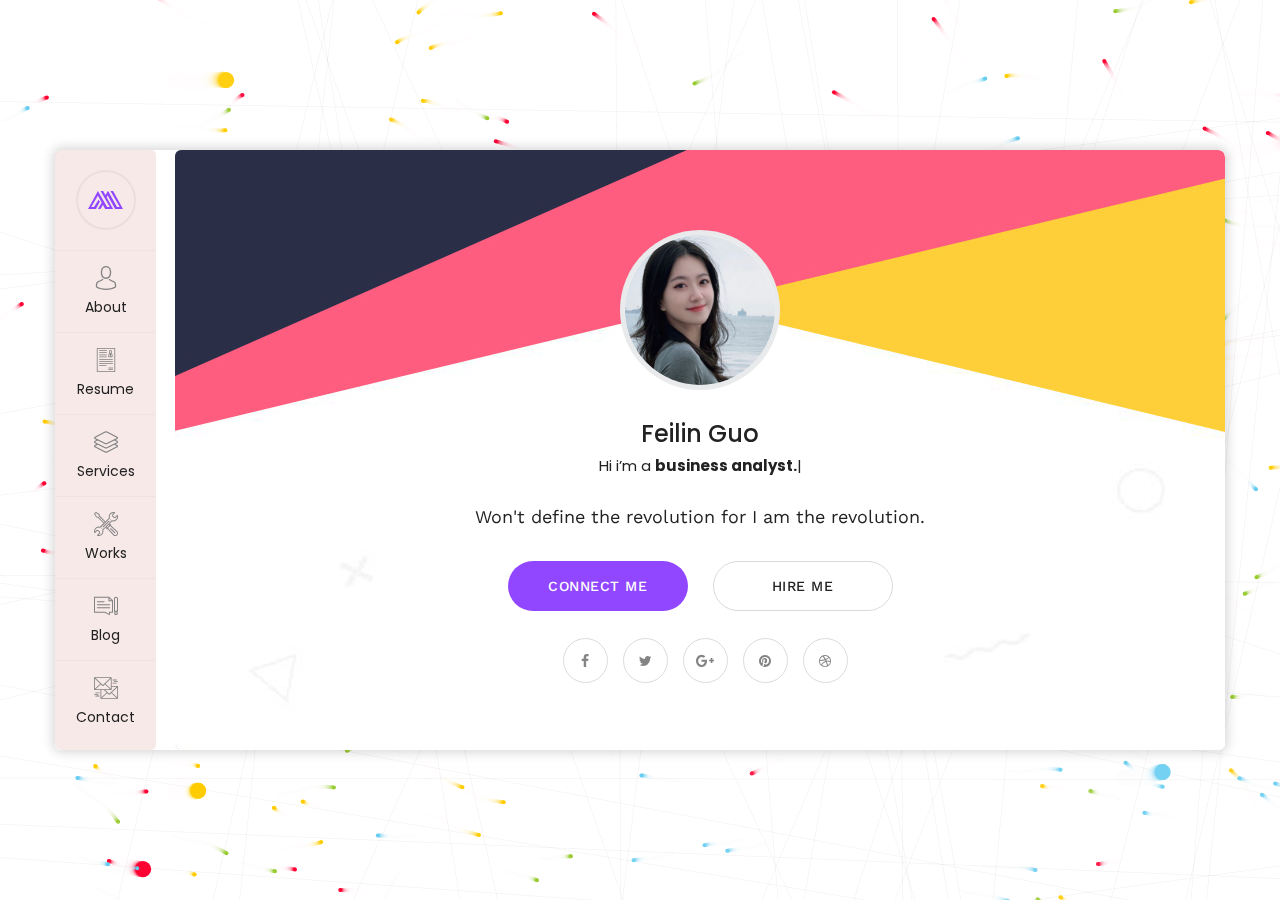
==== index.html @ a768390a "favi" ====
﻿<!DOCTYPE html>
<html lang="en">
<head>
<meta charset="utf-8">
<title>Feilin Guo | Personal Website | Welcome!</title>
<!-- Stylesheets -->
<link href="css/bootstrap.css" rel="stylesheet">
<link href="css/style.css" rel="stylesheet">
<link href="css/responsive.css" rel="stylesheet">

<!--Favicon-->
<link rel="shortcut icon" href="images/favi.png" type="image/x-icon">
<link rel="icon" href="images/favi.png" type="image/x-icon">

<!-- Responsive -->
<meta http-equiv="X-UA-Compatible" content="IE=edge">
<meta name="viewport" content="width=device-width, initial-scale=1.0, maximum-scale=1.0, user-scalable=0">
<!--[if lt IE 9]><script src="js/html5shiv.js"></script><![endif]-->
<!--[if lt IE 9]><script src="js/respond.js"></script><![endif]-->
</head>

<body>

<div class="page-wrapper default-version">
 	
    <!-- Preloader -->
    <div class="preloader"></div>

    <div class="page-background">
        <div class="image-1"><img src="images/icons/shape/icon-1.png" alt=""></div>
        <div class="image-7"><img src="images/icons/shape/icon-7.png" alt=""></div>
        <canvas id="canvas"></canvas>
    </div>
    
    <!-- Mobile menu -->
    <div class="mobile-menu">
        <div class="container">
            <!--Nav Outer-->
            <div class="nav-outer clearfix">
                <div class="logo"><a href="index.html"><img src="images/logo.png" alt=""></a></div>
                <!-- Main Menu -->
                <nav class="main-menu">
                    <div class="navbar-header">
                        <!-- Toggle Button -->      
                        <button type="button" class="navbar-toggle" data-toggle="collapse" data-target=".navbar-collapse">
                            <span class="icon-bar"></span>
                            <span class="icon-bar"></span>
                            <span class="icon-bar"></span>
                        </button>
                    </div>
                    
                    <div class="navbar-collapse collapse scroll-nav clearfix">
                        <ul class="navigation clearfix">
                            
                            <li class="current"><a href="#home">Home</a></li>
                            <li><a href="#about">About</a></li>
                            <li><a href="#resume">Resume</a></li>
                            <li><a href="#services">Services</a></li>
                            <li><a href="#work">Works</a></li>
                            <li><a href="#blog">Blog</a></li>
                            <li><a href="#contact">Contact</a></li>

                         </ul>
                    </div>
                </nav>
                <!-- Main Menu End-->                        
            </div>
            <!--Nav Outer End-->            
        </div>
    </div>
 	
    <div class="card-outer">
        <div class="scroll-box">
            <div class="container" data-animation-in="fadeInLeft" data-animation-out="fadeOutLeft">
                <div class="card-wrapper">
                    <div class="author-info" style="background-image:url(images/background/3.jpg)">
                        <div class="image"><img src="images/resource/user.png" alt=""></div>
                        <div class="author">
                            <h3>Feilin Guo</h3>
                            <div class="designation">
                                Hi i’m
                                <div class="typing-title">
                                    <p>a <strong>business analyst.</strong></p>
                                    <p>a <strong>guitarist.</strong></p>
                                    <p>a <strong>creative thinker.</strong></p>
                                </div>
                                <span class="typed-title"></span>
                            </div>
                        </div>
                        <div class="link-btn">
                            <a href="https://www.linkedin.com/in/feilin-guo-629340288" class="theme-btn btn-style-one">Connect me</a>
                        </div>
                        <ul class="social-icon-two">
                            <li><a href="#"><span class="fa fa-facebook"></span></a></li>
                            <li><a href="#"><span class="fa fa-twitter"></span></a></li>
                            <li><a href="#"><span class="fa fa-google-plus"></span></a></li>
                            <li><a href="#"><span class="fa fa-pinterest"></span></a></li>
                        </ul>
                    </div>
                    <div class="card-inner-box">
                        <header class="header wow fadeInLeft" data-wow-duration="1.5s">
                            <ul class="main-menu">
                                <li class="active home"><a class="logo" href="#home"><img src="images/logo.png" alt=""></a></li>
                                <li><a href="#about"><i class="flaticon-social"></i>About</a></li>
                                <li><a href="#resume"><i class="flaticon-curriculum"></i>Resume</a></li>
                                <li><a href="#services"><i class="flaticon-layers-1"></i>Services</a></li>
                                <li><a href="#work"><i class="flaticon-tools"></i>Works</a></li>
                                <li><a href="#blog"><i class="flaticon-blog"></i>Blog</a></li>
                                <li><a href="#contact"><i class="flaticon-send-mail"></i>Contact</a></li>
                            </ul>
                        </header>

                        <!-- card item -->
                        <div class="card-home card-item active" id="home" style="background-image:url(images/background/1.jpg)">

                            <div class="card-inner wow fadeInUp" data-wow-duration="2s">
                                <div class="image"><img src="images/resource/user.png" alt=""></div>
                                <div class="author">
                                    <h3>Feilin Guo</h3>
                                    <div class="designation">
                                        Hi i’m
                                        <div class="typing-title">
                                            <p>a <strong>business analyst.</strong></p>
                                            <p>a <strong>guitarist.</strong></p>
                                            <p>a <strong>creative thinker.</strong></p>
                                        </div>
                                        <span class="typed-title"></span>
                                    </div>
                                </div>
                                <div class="text">Won't define the revolution for I am the revolution.</div>
                                <div class="link-btn">
                                    <a href="#" class="theme-btn btn-style-one">Connect me</a>
                                    <a href="#" class="theme-btn btn-style-two">Hire Me</a>
                                </div>
                                <ul class="social-icon-two">
                                    <li><a href="#"><span class="fa fa-facebook"></span></a></li>
                                    <li><a href="#"><span class="fa fa-twitter"></span></a></li>
                                    <li><a href="#"><span class="fa fa-google-plus"></span></a></li>
                                    <li><a href="#"><span class="fa fa-pinterest"></span></a></li>
                                    <li><a href="#"><span class="fa fa-dribbble"></span></a></li>
                                </ul>
                            </div>
                            
                        </div>
                        <!-- end item -->

                        <!-- card item -->
                        <div class="card-about card-item" id="about" style="background-image:url(images/background/2.jpg)">
                            <div class="card-inner">
                                <h4 class="title">About Me</h4>
                                <div class="text">I'm a graduate student of UIUC. I study Business Analytics.</div>
                                <div class="info-list">
                                    <div class="row">
                                        <div class="col-md-6">
                                            <ul class="list-style-one">
                                                <li><strong>Name:</strong>  Feilin Guo</li>
                                                <li><strong>Address:</strong>  Champaign, IL, USA</li>
                                            </ul>
                                        </div>
                                        <div class="col-md-6">
                                            <ul class="list-style-one">
                                                <li><strong>Email:</strong>  feilin_96@outlook.com</li>
                                                <li><strong>Status:</strong>  Open to work</li>
                                            </ul>
                                        </div>
                                    </div>
                                </div>                                    
                                <h4 class="title">Skills</h4>

                                    <!-- About Block -->
                                    <div class="row clearfix">
                                        <!-- Programming Skills -->
                                        <div class="col-md-4">
                                            <h4>Programming Skills</h4>
                                            <div class="text-center">
                                                <img style="margin: 10px" src="https://cdn.jsdelivr.net/gh/devicons/devicon/icons/python/python-original.svg" alt="Python" height="10">
                                                <img style="margin: 10px" src="https://cdn.jsdelivr.net/gh/devicons/devicon/icons/r/r-original.svg" alt="R" height="10">
                                                <img style="margin: 10px" src="https://cdn.jsdelivr.net/gh/devicons/devicon/icons/mysql/mysql-original-wordmark.svg" alt="SQL" height="10">
                                            </div>
                                        </div>
                                    
                                        <!-- Data Visualization Tools -->
                                        <div class="col-md-4">
                                            <h4>Data Visualization Tools</h4>
                                            <div class="text-center">
                                                <img style="margin: 10px" src="https://upload.wikimedia.org/wikipedia/commons/c/cf/New_Power_BI_Logo.svg" alt="Power BI" height="20">
                                                <img style="margin: 10px" src="https://cdn.worldvectorlogo.com/logos/tableau-software.svg" alt="Tableau" height="20">
                                                <img style="margin: 10px" src="https://posthog.com/brand/posthog-logo.svg" alt="PostHog" height="20">
                                            </div>
                                        </div>
                                    
                                        <!-- Software Skills -->
                                        <div class="col-md-4">
                                            <h4>Software Skills</h4>
                                            <div class="text-center">
                                                <img style="margin: 10px" src="https://cdn.jsdelivr.net/gh/devicons/devicon/icons/anaconda/anaconda-original.svg" alt="Anaconda" height="20">
                                                <img style="margin: 10px" src="https://profilinator.rishav.dev/skills-assets/git-scm-icon.svg" alt="Git" height="20">
                                                <img style="margin: 10px" src="https://cdn.jsdelivr.net/gh/devicons/devicon/icons/rstudio/rstudio-original.svg" alt="RStudio" height="20">
                                                <img style="margin: 10px" src="https://upload.wikimedia.org/wikipedia/commons/9/93/Amazon_Web_Services_Logo.svg" alt="AWS" height="20">
                                            </div>
                                        </div>
                                    </div>      
                            </div>
                        </div>
                        <!-- end item -->

                        <!-- card item -->
                        <div class="card-resume card-item" id="resume" style="background-image:url(images/background/2.jpg)">
                            <div class="card-inner">
                                <h4 class="title">Resume</h4>
                                <div class="row clearfix">
                                    <!--Column-->
                                    <div class="timeline-column col-md-6 col-sm-12 col-xs-12">
                                        <div class="inner">
                                            <div class="col-header"><div class="icon-box"><div class="icon-inner"><div class="icon"><span class="flaticon-book"></span></div></div></div> <h2>Employment</h2></div>
                                            
                                            <!--Timeline Block-->
                                            <div class="timeline-block">
                                                <div class="inner-box">
                                                    <h4>Web Design</h4>
                                                    <div class="date"><span>1998-2000</span> / University of stuties</div>
                                                    <div class="text">Exceptur sint occaecat cupidatat non proident sunt culpa. </div>
                                                </div>
                                            </div>

                                            <!--Timeline Block-->
                                            <div class="timeline-block">
                                                <div class="inner-box">
                                                    <h4>Web Development</h4>
                                                    <div class="date"><span>1998-2000</span> / University of stuties</div>
                                                    <div class="text">Exceptur sint occaecat cupidatat non proident sunt culpa. </div>
                                                </div>
                                            </div>

                                            <!--Timeline Block-->
                                            <div class="timeline-block">
                                                <div class="inner-box">
                                                    <h4>Specialization Course</h4>
                                                    <div class="date"><span>1998-2000</span> / University of stuties</div>
                                                    <div class="text">Exceptur sint occaecat cupidatat non proident sunt culpa. </div>
                                                </div>
                                            </div>
                                            
                                        </div>
                                    </div>
                                    
                                    <!--Column-->
                                    <div class="timeline-column col-md-6 col-sm-12 col-xs-12">
                                        <div class="inner">
                                            <div class="col-header"><div class="icon-box"><div class="icon-inner"><div class="icon"><span class="flaticon-case"></span></div></div></div> <h2>Experience</h2></div>
                                            
                                            <!--Timeline Block-->
                                            <div class="timeline-block">
                                                <div class="inner-box">
                                                    <h4>Lead UI/UX Designer</h4>
                                                    <div class="date"><span>2015-Present</span>  / Google inc.</div>
                                                    <div class="text">Exceptur sint occaecat cupidatat non proident sunt culpa. </div>
                                                </div>
                                            </div>

                                            <div class="timeline-block">
                                                <div class="inner-box">
                                                    <h4>Senior UI/UX Designer</h4>
                                                    <div class="date"><span>2012-2014 </span> / Facebook inc.</div>
                                                    <div class="text">Exceptur sint occaecat cupidatat non proident sunt culpa. </div>
                                                </div>
                                            </div>

                                            <div class="timeline-block">
                                                <div class="inner-box">
                                                    <h4>Junior UI/UX Designer</h4>
                                                    <div class="date"><span>2006-2011 </span>  / airbnb inc.</div>
                                                    <div class="text">Exceptur sint occaecat cupidatat non proident sunt culpa. </div>
                                                </div>
                                            </div>

                                        </div>
                                    </div>
                                    
                                </div>
                            </div>
                        </div>
                        <!-- end item -->
                        <!-- card item -->
                        <div class="card-services card-item" id="services" style="background-image:url(images/background/2.jpg)">
                            <div class="card-inner">
                                <h4 class="title">Services</h4>
                                <div class="row">
                                    <div class="services-block col-md-6">
                                        <div class="inner-box">
                                            <div class="icon-box"><span class="icon flaticon-pen-tool"></span></div>
                                            <h4><a href="blog-single.html">UI/UX Design</a></h4>
                                            <div class="text">Lorem ipsum dolor amet constur adipisicing elit </div>
                                        </div> 
                                    </div>
                                    <div class="services-block col-md-6">
                                        <div class="inner-box">
                                            <div class="icon-box"><span class="icon flaticon-folder"></span></div>
                                            <h4><a href="blog-single.html">Web Design</a></h4>
                                            <div class="text">Lorem ipsum dolor amet constur adipisicing elit </div>
                                        </div> 
                                    </div>
                                    <div class="services-block col-md-6">
                                        <div class="inner-box">
                                            <div class="icon-box"><span class="icon flaticon-computer"></span></div>
                                            <h4><a href="blog-single.html">Branding</a></h4>
                                            <div class="text">Lorem ipsum dolor amet constur adipisicing elit </div>
                                        </div> 
                                    </div>
                                    <div class="services-block col-md-6">
                                        <div class="inner-box">
                                            <div class="icon-box"><span class="icon flaticon-layers-1"></span></div>
                                            <h4><a href="blog-single.html">Logo Design</a></h4>
                                            <div class="text">Lorem ipsum dolor amet constur adipisicing elit </div>
                                        </div> 
                                    </div>
                                    <div class="services-block col-md-6">
                                        <div class="inner-box">
                                            <div class="icon-box"><span class="icon flaticon-web-design"></span></div>
                                            <h4><a href="blog-single.html">Apps Design</a></h4>
                                            <div class="text">Lorem ipsum dolor amet constur adipisicing elit </div>
                                        </div> 
                                    </div>
                                    <div class="services-block col-md-6">
                                        <div class="inner-box">
                                            <div class="icon-box"><span class="icon flaticon-photo-camera"></span></div>
                                            <h4><a href="blog-single.html">Photography</a></h4>
                                            <div class="text">Lorem ipsum dolor amet constur adipisicing elit </div>
                                        </div> 
                                    </div>
                                </div>
                            </div>
                        </div>
                        <!-- end item -->
                        <!-- card item -->
                        <div class="card-projects card-item" id="work" style="background-image:url(images/background/2.jpg)">
                            <div class="card-inner">
                                <h4 class="title">Works</h4>
                                <div class="row">
                                    <div class="projects-block col-md-6">
                                        <div class="inner-box">
                                            <figure class="image">
                                                <img src="images/gallery/1.jpg" alt="image">
                                                <div class="overlay">
                                                    <a class="lightbox-image option-btn" title="Image Caption Here" data-fancybox-group="example-gallery" href="images/gallery/1.jpg">
                                                        <i class="fa fa-search"></i>
                                                    </a>                                
                                                </div>
                                            </figure>
                                            <div class="caption-title">
                                                <h3><a href="#">Portfolio Item Title</a></h3>
                                                <span>Branding, Print</span>
                                            </div>
                                        </div>
                                    </div>
                                    <div class="projects-block col-md-6">
                                        <div class="inner-box">
                                            <figure class="image">
                                                <img src="images/gallery/2.jpg" alt="image">
                                                <div class="overlay">
                                                    <a class="lightbox-image option-btn" title="Image Caption Here" data-fancybox-group="example-gallery" href="images/gallery/2.jpg">
                                                        <i class="fa fa-search"></i>
                                                    </a>                                
                                                </div>
                                            </figure>
                                            <div class="caption-title">
                                                <h3><a href="#">Portfolio Item Title</a></h3>
                                                <span>Branding, Print</span>
                                            </div>
                                        </div>
                                    </div>
                                    <div class="projects-block col-md-6">
                                        <div class="inner-box">
                                            <figure class="image">
                                                <img src="images/gallery/3.jpg" alt="image">
                                                <div class="overlay">
                                                    <a class="lightbox-image option-btn" title="Image Caption Here" data-fancybox-group="example-gallery" href="images/gallery/3.jpg">
                                                        <i class="fa fa-search"></i>
                                                    </a>                                
                                                </div>
                                            </figure>
                                            <div class="caption-title">
                                                <h3><a href="#">Portfolio Item Title</a></h3>
                                                <span>Branding, Print</span>
                                            </div>
                                        </div>
                                    </div>
                                    <div class="projects-block col-md-6">
                                        <div class="inner-box">
                                            <figure class="image">
                                                <img src="images/gallery/4.jpg" alt="image">
                                                <div class="overlay">
                                                    <a class="lightbox-image option-btn" title="Image Caption Here" data-fancybox-group="example-gallery" href="images/gallery/4.jpg">
                                                        <i class="fa fa-search"></i>
                                                    </a>                                
                                                </div>
                                            </figure>
                                            <div class="caption-title">
                                                <h3><a href="#">Portfolio Item Title</a></h3>
                                                <span>Branding, Print</span>
                                            </div>
                                        </div>
                                    </div>
                                    <div class="projects-block col-sm-6">
                                        <div class="inner-box">
                                            <figure class="image">
                                                <img src="images/gallery/5.jpg" alt="image">
                                                <div class="overlay">
                                                    <a class="lightbox-image option-btn" title="Image Caption Here" data-fancybox-group="example-gallery" href="images/gallery/5.jpg">
                                                        <i class="fa fa-search"></i>
                                                    </a>                                
                                                </div>
                                            </figure>
                                            <div class="caption-title">
                                                <h3><a href="#">Portfolio Item Title</a></h3>
                                                <span>Branding, Print</span>
                                            </div>
                                        </div>
                                    </div>
                                    <div class="projects-block col-sm-6">
                                        <div class="inner-box">
                                            <figure class="image">
                                                <img src="images/gallery/6.jpg" alt="image">
                                                <div class="overlay">
                                                    <a class="lightbox-image option-btn" title="Image Caption Here" data-fancybox-group="example-gallery" href="images/gallery/6.jpg">
                                                        <i class="fa fa-search"></i>
                                                    </a>                                
                                                </div>
                                            </figure>
                                            <div class="caption-title">
                                                <h3><a href="#">Portfolio Item Title</a></h3>
                                                <span>Branding, Print</span>
                                            </div>
                                        </div>
                                    </div>
                                </div>
                            </div>
                        </div>
                        <!-- end item -->
                        <!-- card item -->
                        <div class="card-blog card-item" id="blog" style="background-image:url(images/background/2.jpg)">
                            <div class="card-inner">
                                <h4 class="title">Blog</h4>
                                <div class="news-block">
                                    <div class="inner-box">
                                        <div class="image">
                                            <img src="images/resource/blog-1.jpg" alt="">
                                            <div class="overlay">
                                                <a class="link-btn" href="blog-single.html">
                                                    <i class="fa fa-link"></i>
                                                </a>                                
                                            </div>
                                        </div>
                                        <div class="date"><strong>02</strong> <br>Sep</div>
                                        <div class="lower-content">
                                            <h4><a href="blog-single.html">Let’s Talk About Design</a></h4>
                                            <div class="post-meta">by admin  /  <span>Design</span></div>
                                        </div>
                                    </div>
                                </div>
                                <div class="news-block">
                                    <div class="inner-box">
                                        <div class="image">
                                            <img src="images/resource/blog-2.jpg" alt="">
                                            <div class="overlay">
                                                <a class="link-btn" href="blog-single.html">
                                                    <i class="fa fa-link"></i>
                                                </a>                                
                                            </div>
                                        </div>
                                        <div class="date"><strong>04</strong> <br>Sep</div>
                                        <div class="lower-content">
                                            <h4><a href="blog-single.html">Let’s Talk About Design</a></h4>
                                            <div class="post-meta">by admin  /  <span>Design</span></div>
                                        </div>
                                    </div>
                                </div>
                                <div class="news-block">
                                    <div class="inner-box">
                                        <div class="image">
                                            <img src="images/resource/blog-3.jpg" alt="">
                                            <div class="overlay">
                                                <a class="link-btn" href="blog-single.html">
                                                    <i class="fa fa-link"></i>
                                                </a>                                
                                            </div>
                                        </div>
                                        <div class="date"><strong>06</strong> <br>Sep</div>
                                        <div class="lower-content">
                                            <h4><a href="blog-single.html">Let’s Talk About Design</a></h4>
                                            <div class="post-meta">by admin  /  <span>Design</span></div>
                                        </div>
                                    </div>
                                </div>
                            </div>
                        </div>
                        <!-- end item -->
                        <!-- card item -->
                        <div class="card-contact card-item" id="contact" style="background-image:url(images/background/2.jpg)">
                            <div class="card-inner">
                                <h3 class="title">Contact</h3>
                                <h4>Keep In Touch</h4>
                                <div class="row clearfix">
                                    <div class="col-md-6">
                                        <ul class="list-style-two">
                                            <li><span class="icon flaticon-signs"></span>PO Box 16122 Collins Street <br> West Victoria 8007 Canada </li>
                                            <li><span class="icon flaticon-note-1"></span>info@cretox.com <br>info@example.com</li>
                                        </ul>
                                    </div>
                                    <div class="col-md-6">
                                        <div class="map-section">
                                            <div class="home-google-map">
                                                <div 
                                                    class="google-map" 
                                                    id="contact-google-map" 
                                                    data-map-lat="40.700843" 
                                                    data-map-lng="-74.004012" 
                                                    data-icon-path="images/icons/map-marker.png"
                                                    data-map-title="Chester"
                                                    data-map-zoom="11" >
                                                </div>
                                            </div>
                                        </div>
                                    </div>
                                </div>
                                <h4>How Can I Help?</h4>
                                <!-- Contact Form -->
                                <div class="contact-form">
                                    <!--Comment Form-->
                                    <form method="post" action="sendemail.php" id="contact-form">
                                        <div class="row clearfix">
                                            
                                            <div class="col-md-6 form-group">
                                                <input type="text" name="username" placeholder="Name" required>
                                            </div>
                                            
                                            <div class="col-md-6 form-group">
                                                <input type="email" name="email" placeholder="Email" required>
                                            </div>
                                            
                                            <div class="col-md-6 form-group">
                                                <input type="text" name="subject" placeholder="Subject" required>
                                            </div>

                                            <div class="col-md-6 form-group">
                                            </div>

                                            <div class="col-lg-12 col-md-12 form-group">
                                                <textarea name="message" placeholder="Message"></textarea>
                                            </div>
                                            
                                            <div class="col-lg-12 col-md-12 form-group">
                                                <button class="theme-btn btn-style-two" type="submit" name="submit-form">Submit Now </button>
                                            </div>
                                            
                                        </div>
                                    </form>
                                        
                                </div>
                                <!--End Contact Form -->
                                        
                            </div>
                        </div>
                        <!-- end item -->

                    </div>
                </div>
                    
            </div>
        </div>
            
    </div>

</div>
<!--End pagewrapper-->


<script src="js/jquery.js"></script> 

<script src="js/bootstrap.min.js"></script>
<script src="js/jquery.mCustomScrollbar.concat.min.js"></script>
<script src="js/owl.js"></script>
<script src="js/wow.js"></script>
<script src="js/appear.js"></script>
<script src="js/jquery.fancybox.js"></script>
<script src="js/element-in-view.js"></script>
<script src="js/knob.js"></script>
<script src="js/validate.js"></script>
<script src="js/mousemoveparallax.js"></script>
<script src="js/pagenav.js"></script>
<script src="js/jquery-type.js"></script>
<script src="js/jquery.nicescroll.min.js"></script>
<script src="js/particle-alone.js"></script>
<script src="js/script.js"></script>

<!--Google Map APi Key-->
<script src="http://ditu.google.cn/maps/api/js?key=AIzaSyATY4Rxc8jNvDpsK8ZetC7JyN4PFVYGCGM"></script>
<script src="js/gmaps.js"></script>
<script src="js/map-script.js"></script>
<!--End Google Map APi-->

</body>
</html>
---- css/style.css ----
/* Mahira HTML Template*/

/************ TABLE OF CONTENTS ***************
1. Fonts
2. Reset
3. Global
4. Header
5. About
6. Resume
7. Services
8. Works
9. Blog
10. Contact
**********************************************/

/*** 

====================================================================
	Fonts
====================================================================

 ***/

@import url('https://fonts.googleapis.com/css?family=Poppins:400,500,600,700,800|Work+Sans:400,500,700');

/*font-family: 'Poppins', sans-serif;
font-family: 'Work Sans', sans-serif;*/

@import url('font-awesome.css');
@import url('flaticon.css');
@import url('animate.css');
@import url('owl.css');
@import url('jquery-ui.css');
@import url('jquery.fancybox.min.css');
@import url('jquery.mCustomScrollbar.min.css');
@import url('custom-animate.css');
@import url('multi-scroll.css');

/*** 

====================================================================
	Reset
====================================================================

 ***/

* {
	margin:0px;
	padding:0px;
	border:none;
	outline:none;
}

/*** 

====================================================================
	Global Settings
====================================================================

 ***/

body {
	font-size:15px;
	color:#777777;
	line-height:1.7em;
	font-weight:400;
	background:#ffffff;
	-webkit-font-smoothing: antialiased;
	-moz-font-smoothing: antialiased;
	font-family: 'Work Sans', sans-serif;
}

a{
	text-decoration:none;
	cursor:pointer;
	color:#fc6183;
}

a:hover,a:focus,a:visited{
	text-decoration:none;
	outline:none;
}

h1,h2,h3,h4,h5,h6 {
	position:relative;
	font-weight:normal;
	background:none;
	margin:0px;
	line-height:1.6em;
	font-family: 'Poppins', sans-serif;
}

textarea{
	overflow:hidden;
}

p{
	font-size: 14px;
	position:relative;
	line-height:1.8em;	
	margin-bottom: 0;
	color: #777777;
}

::-webkit-input-placeholder{color: inherit;}
::-moz-input-placeholder{color: inherit;}
::-ms-input-placeholder{color: inherit;}

.auto-container{
	position:static;
	max-width:1200px;
	padding:0px 15px;
	margin:0 auto;
}

.medium-container{
	max-width:850px;
}

.page-wrapper{
	position:relative;
	margin:0 auto;
	width:100%;
	min-width:300px;
	background-position: center;
	background-repeat: repeat;
}

.page-wrapper.bg-lines{
	background-image: url(../images/icons/line.png);
}


ul,li{
	list-style:none;
	padding:0px;
	margin:0px;	
}

.centered{
	text-align:center;	
}

.theme-btn{
	display:inline-block;
	letter-spacing: .5px;
	transition:all 0.3s ease;
	-moz-transition:all 0.3s ease;
	-webkit-transition:all 0.3s ease;
	-ms-transition:all 0.3s ease;
	-o-transition:all 0.3s ease;
}

/*Btn Style One*/
.btn-style-one{
	position:relative;
	font-size:14px;
	line-height:22px;
	text-align: center;
	padding:14px 30px;
	color:#ffffff;
	font-weight:500;
	text-transform: uppercase;
	letter-spacing:.5px;
	-webkit-border-radius: 40px;
	-moz-border-radius: 40px;
	-ms-border-radius: 40px;
	-o-border-radius: 40px;
	border-radius: 40px;
	background: #9147ff;
}

.btn-style-one:hover{
	color: #fff;
	background: #222;
}

/*Btn Style two*/
.btn-style-two{
	position:relative;
	font-size:14px;
	line-height:22px;
	text-align: center;
	padding: 13px 30px;
	color:#222;
	font-weight:500;
	text-transform: uppercase;
	letter-spacing:.5px;
	-webkit-border-radius: 40px;
	-moz-border-radius: 40px;
	-ms-border-radius: 40px;
	-o-border-radius: 40px;
	border-radius: 40px;
	background: transparent;
	border: 1px solid #d9d9d9;
}

.btn-style-two:hover{
	color: #ffffff;
	background: #9147ff;
	border-color: #9147ff;
}


/*Social Icon One*/

.social-icon-one{
	position:relative;
}

.social-icon-one li{
	position:relative;
	margin-left:10px;
	display:inline-block;
}

.social-icon-one li a{
	font-size:14px;
	color:#111111;
}

.social-icon-one li a:hover{
	color:#1d1d1d;
}

/*Social Icon two*/

.social-icon-two{
	position:relative;
}

.social-icon-two li{
	position:relative;
	margin-left:10px;
	display:inline-block;
}

.social-icon-two li a{
	font-size:14px;
	color: #848484;
	height:  45px;
	width:  45px;
	text-align:  center;
	line-height:  45px;
	border: 1px solid #dbdbdb;
	display:  inline-block;
	border-radius: 50%;
	transition: .5s ease;
}

.social-icon-two li a:hover{
	color:#fff;
	background-color: #9147ff;
}

.theme_color{
	color:#fc6183;	
}

.preloader{
	position:fixed;
	left:0px;
	top:0px;
	width:100%;
	height:100%;
	z-index:999999;
	background-color:#ffffff;
	background-position:center center;
	background-repeat:no-repeat;
	background-image:url(../images/icons/preloader.svg);
}

img{
	display:inline-block;
	max-width:100%;
	height:auto;	
}

/* page background */
.page-background {
	position: fixed;
    overflow: hidden;
    top: 0;
    left: 0;
    width: 100%;
    height: 100%;
	background-image: -moz-linear-gradient( 110deg, rgb(145,71,255) 0%, rgb(121,39,245) 100%);
    background-image: -webkit-linear-gradient( 110deg, rgb(145,71,255) 0%, rgb(121,39,245) 100%);
    background-image: -ms-linear-gradient( 110deg, rgb(145,71,255) 0%, rgb(121,39,245) 100%);
}

.page-background .image-1 {
	position: absolute;
	left: 0;
	top: 0;
}

.page-background .image-7 {
	position: absolute;
	right: 0;
	bottom: 0px;
}

/* parallax container */

.parallax-container {
    position: absolute;
    left: 0;
    top: 0;
    width: 100%;
    height: 100%;
}

.parallax-container .image-2 {
	position: absolute;
	left: 120px;
	top: 50%;
}

.parallax-container .image-3 {
	position: absolute;
	left: 50%;
	top: 90px;
}

.parallax-container .image-4 {
	position: absolute;
	right: 30%;
	top: 5px;
}

.parallax-container .image-5 {
	position: absolute;
	right: 150px;
	bottom: 50%;
}

.parallax-container .image-6 {
	position: absolute;
	left: 30%;
	bottom: 50px;
}


.card-outer {
    position: fixed;
    display: flex;
    flex-direction: row;
    flex-wrap: wrap;
    justify-content:  center;
    align-items:  center;
    height:  100%;
    width:  100%;
    top:  0;
    left:  0;
}

.card-outer .container {
	position: relative;
}


/*** 

====================================================================
	Header
====================================================================

 ***/

.header {
	position: absolute;
	left: 0;
	top: 0;
	bottom: 0;
	background-color: #f8e9e9;
	border-radius: 5px;
	transition: .5s ease;
	z-index: 99;
	overflow: hidden;
}

.card-outer .card-inner-box.offsetleft .header {
	border-radius: 0px;
}

.header ul {
	text-align: center;
}

.header ul li {
	position: relative;
	min-width: 100px;
	border-bottom: 1px solid #f0e2e2;
}

.header ul li:last-child {
	border-bottom: 0px;
}

.header ul li a.logo {
    border: 2px solid #ebdddd;
    border-radius: 50%;
    height: 60px;
    width: 60px;
    padding: 0 0;
    line-height: 54px;
    margin: 20px auto;
}

.header ul li.active a.logo {
	background-color: transparent;
}

.header ul li a {
	position: relative;
	color: #212121;
	padding: 15px 21px 12px;

	display:  block;
	font-size:  14px;
	font-family:  'Poppins', sans-serif;
	background: #f8e9e9;
	z-index: 99;
}

.header ul li:before {
	position: absolute;
	content: '';
	background-color: #9147ff;
	height: 50px;
	width: 50px;
	right: 10px;
	top: 15px;
	transform: rotate(45deg);
	transition:  .5s ease;
}

.header ul li.active:before {
	right: 0;
	z-index: 99;
}

.header ul li.home:before {
	display: none;
}

.header ul li a i {
	display:  block;
	color: #838383;
	font-size: 24px;
	margin-bottom: 3px;
}

.header ul li.active a {
    background: #9147ff;
    color: #fff;
}

.header ul li.active a i {
    color: #fff;
}

/* Mobile menu */

.mobile-menu {
    background: #fff;
    position: fixed;
    top: 0;
    left: 0;
    width: 100%;
    z-index: 9999;
    display: none;
    box-shadow: 0 0 40px rgba(0, 0, 0, 0.1);
}

.mobile-menu .nav-outer {
	position: relative;
}

.mobile-menu .logo {
    position: absolute;
    left: 0;
    top: 0;
    z-index: 99;
    border-right: 1px solid #ececec;
    padding: 13px 0;
    padding-right: 24px;
}

/*** 

====================================================================
	Card item
====================================================================

 ***/

.card-outer .card-wrapper {
	background-color: #fff;
	border-radius: 7px;
	overflow: hidden;
}

.card-outer .card-inner-box {
	position: relative;
	min-height: 600px;
	background-image: -moz-linear-gradient( 110deg, rgb(145,71,255) 0%, rgb(121,39,245) 100%);
	background-image: -webkit-linear-gradient( 110deg, rgb(145,71,255) 0%, rgb(121,39,245) 100%);
	background-image: -ms-linear-gradient( 110deg, rgb(145,71,255) 0%, rgb(121,39,245) 100%);
	transition: 1s ease;
}

.card-outer .card-inner-box.offsetleft {
	transition: .5s ease;
	transform: translate(350px);
}

.card-item {
    position: absolute;
    border-radius: 6px;
    border-top-left-radius: 0px;
    border-bottom-left-radius: 0px;
    top: 0;
    left: 100px;
    right: 0;
    bottom: 0;
    opacity: 0;
    visibility: hidden;
    z-index: 8;
    max-width: 720px;
}

.card-inner-box.active .card-item {
	border-top-left-radius: 0px;
	border-bottom-left-radius: 0px;
    background-repeat: no-repeat;
    background-position: right center;
}

.card-item .card-inner {
	height: 100%;
	transition: .5s ease;
}

.card-inner-box .card-home {
	text-align: center;
	left: 120px;
	background-position: center;
	background-repeat: no-repeat;
	background-size: cover;
	border-radius: 6px;
	max-width: 1050px;
	padding-top: 80px;
}

.card-item.active {
	opacity: 1;
	visibility: visible;
	z-index: 10;
	transition: visibility 1s linear, opacity 0.5s linear;
}

.card-item.hide-item {
	opacity: 0;
	visibility: hidden;
	z-index: 9;
}

.card-home .image {
	width: 160px;
	height: 160px;
	margin: 0 auto;
	margin-bottom: 25px;
	background: #fff;
	border-radius: 50%;
}

.card-home .image img {
	border: 5px solid rgba(31, 53, 67, 0.10);
	border-radius: 50%;
}

.card-home .author h3 {
	font-weight: 500;
	color: #222;
}

.card-home .author .designation {
	font-family: 'Poppins', sans-serif;
	font-size: 15px;
	margin-bottom: 25px;
	color: #222;
}

.card-home .text {
	font-size: 18px;
	max-width: 600px;
	margin: 0 auto;
	margin-bottom: 25px;
	color: #222;
}

.card-home .link-btn {
	margin-bottom: 20px;
}

.card-home .theme-btn {
	margin: 7px 10px;
	min-width: 180px;
}

/* author info */
.author-info {
	position: absolute;
	left: 0px;
	top: 0;
	bottom: 0;
	text-align: center;
	padding: 50px 15px;
	padding-top: 140px;
	min-width: 350px;
	border-bottom-left-radius: 6px;
	border-top-left-radius: 8px;
	background-repeat: no-repeat;
	background-position: center;
}

.author-info .image {
	width: 160px;
	height: 160px;
	border-radius: 50%;
	margin: 0 auto;
	margin-bottom: 35px;
	background: #fff;
}

.author-info .image img {
	border: 5px solid rgba(31, 53, 67, 0.10);
	border-radius: 50%;
}

.author-info .author h3 {
	font-weight: 500;
	color: #222;
}

.author-info .author .designation {
	font-family: 'Poppins', sans-serif;
	font-size: 15px;
	margin-bottom: 30px;
	color: #222;
}

.author-info .text {
	font-size: 18px;
	max-width: 600px;
	margin: 0 auto;
	margin-bottom: 30px;
	color: #222;
}

.author-info .link-btn {
	margin-bottom: 30px;
}

.author-info .theme-btn {
	margin: 0 10px;
}

/*** 

====================================================================
	About Us	
====================================================================

***/

.card-about {
	padding: 50px 50px;
}

.card-about .title {
	font-size: 22px;
	font-weight: 500;
	color: #222;
	margin-bottom: 20px;
}

.card-about .text {
	position: relative;
	margin-bottom: 20px;
}

.card-about .info-list {
	margin-bottom: 28px;
	padding-bottom: 20px;
	border-bottom: 1px solid #e5e5e5;
}

.card-about .list-style-one {
	position: relative;
}

.card-about .list-style-one li {
	position: relative;
	color: #848484;
	margin-bottom: 10px;
}

.card-about .list-style-one li strong {
	color: #222;
}

.skill-section .row{
	margin: 0 -60px;
}

.skill-section .skill-block{
	padding: 0 60px;
}

.skill-block{
	position: relative;
	margin-bottom: 30px;
	text-align:  left;
}

.skill-block .inner-box{
	position: relative;
	display:  inline-block;
}

.skill-block .graph-outer{
	position: relative;
	left: 0;
	top: 0;
	text-align: center;
	display: inline-block;
}

.skill-block .graph-outer .count-box{
    position: absolute;
    left: 0;
    top: 50%;
    width: 100%;
    font-size: 20px;
    color: #222222;
    font-weight: 300;
    line-height: 40px;
    margin-top: -20px;
}

.skill-block h3{
	position: relative;
	font-size: 15px;
	line-height: 1.2em;
	color: #222222;
	font-weight: 400;
	text-align:  center;
	font-family:  'Work Sans', sans-serif;
	margin-top: 5px;
}

.skill-block .sub-title{
	display: block;
	font-size: 12px;
	line-height: 18px;
	color: #00aeef;
	font-weight: 400;
	margin-top: 3px;
}

.skill-block .text{
	position: relative;	
	font-size: 18px;
	line-height: 28px;
	color: #555555;
	font-weight: 300;
	margin-top: 15px;
}


/*** 

====================================================================
	Resume Section
====================================================================

***/

.card-resume{
	padding: 50px 50px;
}

.card-resume .title {
    font-size: 22px;
    font-weight: 500;
    color: #222;
    margin-bottom: 15px;
    padding-bottom: 10px;
    border-bottom: 1px solid #e5e5e5;
    margin-top: -9px;
}

.card-resume .timeline-column{
	position:relative;
	margin-bottom: 40px;
}

.card-resume .timeline-column .inner{
	position:relative;
	padding-left: 13px;
	padding-bottom:2px;
}

.card-resume .timeline-column .inner:before{
	content:'';
	position:absolute;
	left: 12px;
	top: 60px;
	border-left:1px solid #d0d0d0;
	bottom: 0;
}

.card-resume .timeline-column .col-header{
	position:relative;
	padding-left: 22px;
	margin-bottom: 5px;
}

.card-resume .timeline-column .col-header h2{
	position:relative;
	font-size: 18px;
	color: #222;
	font-weight: 500;
	text-transform:capitalize;
	line-height:42px;
}

.dark-layout .card-resume .timeline-column .col-header h2{
	color:#ffffff;
}

.card-resume .timeline-column .col-header .icon-box{
	position:absolute;
	left: -26px;
	top: -4px;
}

.card-resume .timeline-column .col-header .icon-box .icon-inner{
	position:relative;
	width:52px;
	height:52px;	
}

.dark-layout .card-resume .timeline-column .col-header .icon-box .icon{
	color:#1e1e1e;	
}


.card-resume .timeline-column .col-header .icon-box .icon{
	position:relative;
	display:block;
	width:52px;
	height:52px;
	text-align:center;
	color:#9147ff;
	font-size:24px;
	line-height:52px;
	z-index:1;
}

.card-resume .timeline-column .timeline-block{
	position:relative;
	margin-bottom: 28px;
}

.card-resume .timeline-column .timeline-block:last-child{
	margin-bottom:0px;	
}

.card-resume .timeline-column .timeline-block .inner-box{
	position:relative;
	padding-left:30px;
}

.card-resume .timeline-column .timeline-block .date{
	position:relative;
	display:inline-block;
	margin-bottom: 9px;
	line-height:24px;
	font-size:14px;
	color:#222;
	font-weight:400;
	font-family: 'Poppins', sans-serif;
}

.card-resume .timeline-column .timeline-block .date span {
	color: #9147ff;
}

.card-resume .timeline-column .timeline-block h4{
	position: relative;
	font-size:16px;
	color:#333333;
	font-weight: 500;
	margin-bottom: 5px;
}

.card-resume .timeline-column .timeline-block h4:before{
	content:'';
	position:absolute;
	left: -37px;
	top:4px;
	width: 13px;
	height: 13px;
	border: 2px solid #9147ff;
	border-radius:50%;
	background:  #fff;
}

.card-resume .timeline-column .timeline-block .text{
	font-size:14px;
}

/*** 

====================================================================
	Services Section
====================================================================

***/

.card-services{
	padding: 50px 50px;
}

.card-services .title {
    font-size: 22px;
    font-weight: 500;
    color: #222;
    margin-bottom: 15px;
    padding-bottom: 20px;
    border-bottom: 1px solid #e5e5e5;
    margin-top: -9px;
}

.services-block {
	position: relative;
}

.services-block .inner-box {
	position: relative;
	padding-left: 95px;
	margin-top: 40px;
	min-height: 100px;
}

.services-block .icon-box {
	position: absolute;
	left: 0;
	top: 0;
	color: #9147ff;
	height: 75px;
	width: 75px;
	text-align: center;
	line-height: 73px;
	border: 1px solid #e5e5e5;
	font-size: 34px;
	border-radius: 50%;
	transition: .5s ease;
}

.services-block .icon-box span {
	position: relative;
}

.services-block:hover .icon-box {
	border-color: #9147ff;
	color: #fff;
}

.services-block .icon-box:before {
	position: absolute;
	content: '';
	background-color: #9147ff;
	left: 0;
	top: 0;
	bottom: 0;
	right: 0;
	border-radius: 50%;
	transform: scale(0);
	transition: .5s ease;
}

.services-block:hover .icon-box:before {
	transform: scale(1);
}

.services-block h4 {
	position: relative;
	font-size: 18px;
	margin-bottom: 10px;
}

.services-block h4 a {
	color: #222;
}

.services-block .text {
	margin-bottom: 10px;
}


/*** 

====================================================================
	Projects Section
====================================================================

***/

.card-projects {
	padding: 50px 50px;
}

.card-projects .title {
    font-size: 22px;
    font-weight: 500;
    color: #222;
    margin-bottom: 30px;
    padding-bottom: 15px;
    border-bottom: 1px solid #e5e5e5;
    margin-top: -9px;
}

.projects-block {
    position: relative;
    margin-bottom: 30px;
}

.projects-block .inner-box {
    position: relative;
}

.projects-block .image img {
    width: 100%;
    transition: .5s ease;
}

.projects-block:hover .image img {
	transform: scale(1.15);
}

.projects-block .image::before {
    background: rgba(145, 71, 255, 0.90);
    bottom: 0px;
    content: "";
    left: 0px;
    opacity: 0;
    position: absolute;
    right: 0px;
    top: 0px;
    z-index: 9;
    transition: all 0.4s ease-in-out 0s;
}

.projects-block:hover .image::before {
    opacity: 1;
}

.projects-block .image {
    position: relative;
    border-radius:  5px;
    overflow:  hidden;
}

.projects-block .overlay a {
    background: rgba(255, 255, 255, 1) none repeat scroll 0 0;
    border-radius: 50%;
    color: #9147ff;
    font-size: 20px;
    height: 60px;
    line-height: 60px;
    opacity: 0;
    position: absolute;
    text-align: center;
    transform: translateX(-50%) translateY(-50%) scale(0.6);
    transition: all 0.4s ease 0s;
    width: 60px;
}

.projects-block .overlay a:hover {
    background: rgba(255, 255, 255, .8) none repeat scroll 0 0;
    color: #000;
}

.projects-block:hover .overlay a {
    opacity: 1;
    transform: translateX(-50%) translateY(-50%) scale(1);
}

.projects-block .overlay {
    left: 0;
    opacity: 0;
    position: absolute;
    right: 0;
    text-align: center;
    top: 50%;
    transform: translateY(-50%);
    transition: all 0.5s ease 0s;
    z-index: 10;
}

.projects-block:hover .overlay {
    opacity: 1;
}

.projects-block .caption-title {
    bottom: 20px;
    left: 20px;
    opacity: 0;
    position: absolute;
    transition: all 0.3s ease-in-out 0s;
    z-index: 12;
}

.projects-block:hover .caption-title {
    opacity: 1;
}

.projects-block .caption-title h3 {
    color: #fff;
    font-size: 20px;
    font-weight: 500;
    text-transform: capitalize;
    transform: translateY(15px);
    transition: all 0.4s ease-in-out 0s;
}

.projects-block .caption-title h3 a {
    color: #fff;
}

.projects-block:hover .caption-title h3,
.projects-block:hover .caption-title span {
    transform: translateX(0px);
}

.projects-block .caption-title span {
    color: #fff;
    display: inline-block;
    font-size: 15px;
    line-height: 16px;
    transform: translateY(15px);
    transition: all 0.4s ease-in-out 0s;
    text-transform: capitalize;
}

.projects-block .caption-title-two {
    padding-top: 15px;
    padding-left:  20px;
    padding-bottom:  20px;
    box-shadow: 0 0 20px 1px #0000001f;
}

.projects-block .caption-title-two h3 a {
    color: #222;
    font-size: 20px;
    font-weight: 500;
    text-transform: capitalize;
}

.projects-block .caption-title-two span {
    font-size: 15px;
    line-height: 16px;
    font-weight: 500;
    text-transform: capitalize;
}

/*** 

====================================================================
	Blog Section
====================================================================

***/

.card-blog {
	padding: 50px 50px;
}

.card-blog .title {
    font-size: 22px;
    font-weight: 500;
    color: #222;
    margin-bottom: 30px;
    padding-bottom: 15px;
    border-bottom: 1px solid #e5e5e5;
    margin-top: -9px;
}

.news-block {
	position: relative;
	margin-bottom: 26px;
}

.news-block .image {
	position: relative;
}

.news-block .image img {
	border-top-left-radius: 5px;
	border-top-right-radius: 5px;
	width: 100%;
}


.news-block .image:before {
    background: rgba(0, 0, 0, 0.75);
    content: "";
    opacity: 0;
    position: absolute;
    top: 0px;
    left: 0px;
    width: 100%;
    height: 0%;
    transition: all 0.4s ease-in-out 0s;
}

.single-post .news-block .image:before {
	display: none;
}

.news-block:hover .image::before {
    opacity: 1;
    height: 100%;
}


.news-block .overlay a {
    background: rgba(255, 255, 255, 1) none repeat scroll 0 0;
    border-radius: 50%;
    color: #9147ff;
    font-size: 20px;
    height: 60px;
    line-height: 60px;
    opacity: 0;
    position: absolute;
    text-align: center;
    transform: translateX(-50%) translateY(-50%) scale(0.6);
    transition: all 0.4s ease 0s;
    width: 60px;
}

.news-block .overlay a:hover {
    background: rgba(255, 255, 255, .8) none repeat scroll 0 0;
    color: #000;
}

.news-block:hover .overlay a {
    opacity: 1;
    transform: translateX(-50%) translateY(-50%) scale(1);
}

.news-block .overlay {
    left: 0;
    opacity: 0;
    position: absolute;
    right: 0;
    text-align: center;
    top: 50%;
    transform: translateY(-50%);
    transition: all 0.5s ease 0s;
    z-index: 10;
}

.news-block:hover .overlay {
    opacity: 1;
}

.news-block .date {
	position: absolute;
	left: 30px;
	top: 30px;
	height: 70px;
	width: 70px;
    line-height: 24px;
    padding: 9px 0;
	text-align: center;
	border-radius: 5px;
	background-color: #9147ff;
	font-size: 16px;
	color: #fff;
}

.news-block .date strong {
	font-size: 24px;
	font-weight: 500;
}

.news-block .lower-content {
	padding: 30px;
	border: 1px solid #e5e5e5;
	border-top: 0px;
	border-bottom-left-radius: 5px;
	border-bottom-right-radius: 5px;
}

.news-block .lower-content h4 {
	font-size: 18px;
	color: #222;
	margin-bottom: 5px;
	font-weight: 500;
}

.news-block .lower-content h4 a {
	color: #222;
}

.news-block .lower-content .post-meta {
	color: #848484;
}

.news-block .lower-content .post-meta span {
	color: #9147ff;
}

/* single post */

.single-post .news-block .lower-content {
	padding: 0px;
	padding-top: 30px;
	border: 0px;
}

.single-post .news-block .lower-content h4 {
	font-size: 24px;
}

.single-post .news-block .lower-content .post-meta {
	margin-bottom: 20px;
}

.single-post .news-block .lower-content p {
	margin-bottom: 30px;
}

.single-post .news-block .lower-content p:last-child {
	margin-bottom: 0px;
}

/* share box */
.share-box {
	position: relative;
}

.share-box li {
	display: inline-block;
	color: #222;
	font-size: 16px;
}

.share-box li a {
	color: #222;
}

.share-box li span {
	color: #9147ff;
}

/* Comments Area */

.single-post .comments-area{
	position:relative;
	margin-top: 30px;
	margin-bottom: 30px;
	padding-top: 30px;
	border-top:  1px solid #ebebeb;
}

.single-post .group-title{
	position:relative;
	margin-bottom:38px;
}

.single-post .group-title h2{
	position:relative;
	font-size:25px;
	color:#111111;
	font-weight:500;
	padding-bottom:0px;
}

.single-post .comments-area .comment-box{
	position:relative;
	padding:0px 0px 0px;
	margin-bottom:45px;
	-webkit-transition:all 300ms ease;
	-ms-transition:all 300ms ease;
	-o-transition:all 300ms ease;
	-moz-transition:all 300ms ease;
	transition:all 300ms ease;
}

.single-post .comments-area .comment-box.reply-comment{
	margin-left:100px;
}

.single-post .comments-area .comment-box:last-child .comment .comment-inner{
	margin-bottom:0px;
	padding-bottom:0px;
	border:0px;
}

.single-post .comments-area .comment-box:hover{
	border-color:#222222;	
}

.single-post .comments-area .comment{
	position:relative;
	font-size:14px;
	padding:0px 0px 40px 110px;
	border-bottom:1px solid #ebebeb;
}

.single-post .comments-area .comment .comment-inner{
	position:relative;
}

.single-post .comments-area .comment .comment-reply{
	position:relative;
	color:#111111;
	font-size:15px;
	font-weight:500;
	text-transform:capitalize;
	-webkit-transition:all 300ms ease;
	-ms-transition:all 300ms ease;
	-o-transition:all 300ms ease;
	-moz-transition:all 300ms ease;
	transition:all 300ms ease;
}

.single-post .comments-area .comment .comment-reply .icon{
	font-size:13px;
	margin-right:8px;
}

.single-post .comments-area .comment-box .author-thumb{
	position:absolute;
	left:0px;
	top:0px;
	width:86px;
	overflow:hidden;
	margin-bottom:20px;
}

.single-post .comments-area .comment-box .author-thumb img{
	display:block;
	border-radius:  50%;
}

.single-post .comments-area .comment-info{
	color:#3e5773;
	line-height:24px;
	font-size:13px;	
}

.single-post .comments-area .comment-box strong{
	font-size:20px;
	font-weight:500;
	color:#111111;
	line-height:16px;
	text-transform:capitalize;
}

.single-post .comments-area .comment-box .text{
	color:#777777;
	font-size:14px;
    margin-top:10px;
	margin-bottom:20px;
    line-height: 1.8em;
	font-weight:300;
	max-width:510px;
}

.single-post .comments-area .comment-info .comment-time{
	position:relative;
	font-size:13px;
	color:#777777;
	font-weight:300;
}

.single-post .comments-area .comment-box .theme-btn{
	padding:5px 30px;
	font-size:12px;
	border:1px  solid #fbca00;
	text-transform:uppercase;
	letter-spacing:1px;
}



/*** 

====================================================================
	Blog Section
====================================================================

***/

.card-contact {
	padding: 50px 50px;
}

.card-contact .title {
    font-size: 22px;
    font-weight: 500;
    color: #222;
    margin-bottom: 30px;
    padding-bottom: 15px;
    border-bottom: 1px solid #e5e5e5;
    margin-top: -9px;
}

.card-contact h4 {
	font-size: 18px;
	color: #222;
	margin-bottom: 24px;
}

/*List Style two*/

.list-style-two{
	position:relative;
}

.list-style-two li{
	position:relative;
	margin-bottom:35px;
	color: #222;
	font-size: 15px;
	font-weight:400;
	padding-left: 45px;
}

.list-style-two li .icon{
	position:absolute;
	left:0px;
	top: 7px;
	color: #9147ff;
	font-size:30px;
	line-height:1em;
}

.list-style-two li:last-child .icon{
	top:10px;
}

/*** 

====================================================================
	Map Style
====================================================================

***/

.home-google-map .google-map {
	width: 100%;
	height: 270px;
}

.home-google-map .gmnoprint {
	display: none;
}

/* google map two */

.map-section {
	position: relative;
	margin-bottom: 50px;
}

.map-data {
	text-align: center;
	font-size: 14px;
	font-weight: 400;
	line-height: 1.8em;
}

.map-data h6 {
	font-size: 16px;
	font-weight: 700;
	text-align: center;
	margin-bottom: 5px;
	color: #121212;
}

.map-canvas {
	height: 270px;
}

.gmnoprint {
	display: none;
}


/*** 

====================================================================
	Contact Section
====================================================================

***/

.contact-section {
	position: relative;
}

.contact-section .sec-title:before {
	display: none;
}

.contact-section .sec-title-two h2 {
	color: #222;
	font-size: 30px;
	font-weight: 700;
	margin-bottom: 15px;
}

.contact-section .sec-title-two .text {
	margin-bottom: 50px;
}

/* Contact Fom */

.contact-section .form-column {
	position: relative;
}

.contact-section .form-column .inner-column {
	position: relative;
	padding-left: 15px;
}

.contact-section .form-column h2 {
	position: relative;
	color: #222222;
	font-size: 22px;
	font-weight: 700;
	margin-bottom: 18px;
}

.contact-form {
	position: relative;
}

.contact-form .form-group {
	margin-bottom: 30px;
}

.contact-form .form-group:last-child {
	margin-bottom: 0px;
}

.contact-form .form-group input[type="text"],
.contact-form .form-group input[type="password"],
.contact-form .form-group input[type="tel"],
.contact-form .form-group input[type="email"],
.contact-form .form-group select {
	position: relative;
	display: block;
	width: 100%;
	line-height: 28px;
	padding: 10px 30px;
	color: #888888;
	border: 1px solid #e5e5e5;
	border-radius: 25px;
	height: 50px;
	font-size: 13px;
	background: #ffffff;
	-webkit-transition: all 300ms ease;
	-ms-transition: all 300ms ease;
	-o-transition: all 300ms ease;
	-moz-transition: all 300ms ease;
	transition: all 300ms ease;
}

.contact-form .form-group input[type="text"]:focus,
.contact-form .form-group input[type="password"]:focus,
.contact-form .form-group input[type="tel"]:focus,
.contact-form .form-group input[type="email"]:focus,
.contact-form .form-group select:focus,
.contact-form .form-group textarea:focus {
	border-color: #222222;
}

.contact-form .form-group textarea {
	position: relative;
	display: block;
	width: 100%;
	line-height: 24px;
	padding: 15px 30px;
	color: #888888;
	border: 1px solid #e5e5e5;
	height: 120px;
	background: #ffffff;
	resize: none;
	font-size: 13px;
	-webkit-transition: all 300ms ease;
	-ms-transition: all 300ms ease;
	-o-transition: all 300ms ease;
	-moz-transition: all 300ms ease;
	transition: all 300ms ease;
}

.contact-form button .fa {
	margin-left: 5px;
}

.contact-form input.error,
.contact-form select.error,
.contact-form textarea.error {
	border-color: #ff0000 !important;
}

.contact-form label.error {
	display: block;
	line-height: 24px;
	padding: 5px 0px 0px;
	margin: 0px;
	text-transform: uppercase;
	font-size: 12px;
	color: #ff0000;
	font-weight: 500;
}

/*Contact form style two */

.contact-form.style-two .row {
	margin: 0 -10px;
}

.contact-form.style-two .form-group {
	padding: 0 10px 0;
	margin-bottom: 20px;
}

.contact-form.style-two .form-group input[type="text"],
.contact-form.style-two .form-group input[type="password"],
.contact-form.style-two .form-group input[type="tel"],
.contact-form.style-two .form-group input[type="email"],
.contact-form.style-two .form-group select {
	border: 1px solid #fff;
	height: 58px;
}

.contact-form.style-two .form-group textarea {
	height: 250px;
	border: 1px solid #fff;
}

/*Contact form style three */

.contact-form.style-three .row {
	margin: 0 -10px;
}

.contact-form.style-three .form-group {
	padding: 0 10px 0;
	margin-bottom: 20px;
}

.contact-form.style-three .form-group input[type="text"],
.contact-form.style-three .form-group input[type="password"],
.contact-form.style-three .form-group input[type="tel"],
.contact-form.style-three .form-group input[type="email"],
.contact-form.style-three .form-group select {
	border: 1px solid rgba(255, 255, 255, 0.04);
	height: 58px;
	background: rgba(255, 255, 255, 0.15);
}

.contact-form.style-three .form-group textarea {
	height: 250px;
	border: 1px solid rgba(255, 255, 255, 0.04);
	background: rgba(255, 255, 255, 0.15);
}

.contact-form.style-three ::-webkit-input-placeholder {
	/* Chrome/Opera/Safari */
	color: #fff;
}

.contact-form.style-three ::-moz-placeholder {
	/* Firefox 19+ */
	color: #fff;
}

.contact-form.style-three :-ms-input-placeholder {
	/* IE 10+ */
	color: #fff;
}

.contact-form.style-three :-moz-placeholder {
	/* Firefox 18- */
	color: #fff;
}

.contact-form.style-three .form-group .theme-btn {
	background: #fff;
	border-color: #fff;
	color: #222;
}


/*** 

====================================================================
	Dark version
====================================================================

***/

.dark-version .card-about .title {
	color: #fff;
}


.dark-version .card-about .text {
    color: rgba(255, 255, 255, 0.60);
}

.dark-version .card-about .list-style-one li strong {
    color: #fff;
}

.dark-version .card-about .list-style-one li {
    color: rgba(255, 255, 255, 0.60);
}

.dark-version .skill-block .graph-outer .count-box {
    color: #fff;
}

.dark-version .skill-block h3 {
    color: rgba(255, 255, 255, 0.60);
}

.dark-version .card-resume .title {
    color: #fff;
}

.dark-version .card-resume .timeline-column .col-header h2 {
    color:  #fff;
}

.dark-version .card-resume .timeline-column .timeline-block h4 {
    color: #fff;
}

.dark-version .card-resume .timeline-column .timeline-block .text {
    color: rgba(255, 255, 255, 0.60);
}

.dark-version .card-resume .timeline-column .timeline-block .date {
    color:  #fff;
}

.dark-version .card-services .title {
    color: #fff;
}

.dark-version .services-block h4 a {
    color: #fff;
}

.dark-version .services-block .text {
    color: rgba(255, 255, 255, 0.6);
}

.dark-version .card-projects .title {
    color:  #fff;
}

.dark-version .card-blog .title {
    color:  #fff;
}

.dark-version .news-block .lower-content {
    background: #fff;
}

.dark-version .card-contact .title {
    color: #fff;
}

.dark-version .card-contact h4 {
    color: #fff;
}

.dark-version .list-style-two li {
    color: rgba(255, 255, 255, .8);
}

#bubble-canvas{
    width: 100%;
    height: 100%;
    position: absolute;
    left: 0;
    top: 0;
    z-index: -1;
}


/*======== Default Version =========*/

.default-version .page-background {
    background: #fff;
}

.default-version .card-outer .card-wrapper {
    box-shadow: 0 0 11px 3px rgba(0, 0, 0, 0.15);
}

.default-version .card-outer .card-inner-box {
    background: #fff;
}

.nicescroll-rails.nicescroll-rails-hr {
	display: none !important;
}

.nicescroll-rails.nicescroll-rails-vr {
    opacity: 1 !important;
    transform: translateX(10px);
}
---- css/responsive.css ----
@media only screen and (max-width: 1900px){

	.page-wrapper{
		overflow:hidden;
	}
}


@media only screen and (min-width: 1200px){
	.container {
		padding: 0px;
	}
}

@media only screen and (max-width: 1200px){

}

@media only screen and (max-width: 1199px) and (min-width: 768px){
	.author-info {
		left: 15px;
	}
}

@media only screen and (max-width: 1199px){
	.main-menu .navbar-collapse {
	   max-height:300px;
	   float:none;
	   width:100%;
	   padding:10px 0px 0px;
	   border:none;
	   margin:0px 0px 15px;
	   -ms-border-radius:3px;
	   -moz-border-radius:3px;
	   -webkit-border-radius:3px;
	   -o-border-radius:3px;
	   border-radius:3px;
	   box-shadow:none;
	}

	.main-menu .collapse.in,
	.main-menu .collapsing{
		padding:10px 0px 0px;
		border:none;
		margin:0px 0px 15px;
		-ms-border-radius:3px;
		-moz-border-radius:3px;
		-webkit-border-radius:3px;
		-o-border-radius:3px;
		border-radius:3px;
		box-shadow:none;	
		background: #333;
	}

	.main-menu .navbar-header{
		position:relative;
		float:none;
		display:block;
		width:100%;
		right:0px;
		padding: 10px 0;
		text-align: right;
	}
	
	.main-menu .navbar-header .navbar-toggle{
		display:inline-block;
		z-index:20;
		border:1px solid #9147ff;
		float:none;
		margin:0px 0px 0px 0px;
		border-radius:0px;
		background:#9147ff;
	}
	
	.main-menu .navbar-header .navbar-toggle .icon-bar{
		background:#ffffff;	
	}
	
	.main-menu .navbar-collapse > .navigation{
		margin:0px !important;
		width:100% !important;
		border-top:none;
		padding: 15px 0;
		background: #333;
	}
	
	.main-menu .navbar-collapse > .navigation > li{
		margin:0px !important;
		float:none !important;
		padding:0px !important;
		width:100%;
	}
	
	.main-menu .navigation > li > a,
	.main-menu .navigation > li > ul:before{
		border:none;	
	}
	
	.main-menu .navbar-collapse > .navigation > li > a{
		padding:10px 10px !important;
		border:none !important;
		font-size: 16px !important;
		font-weight: 500;
	}
	
	.main-menu .navigation li.dropdown > a:after,
	.main-menu .navigation > li.dropdown > a:before,
	.main-menu .navigation > li > ul > li > a::before,
	.main-menu .navigation > li > ul > li > ul > li > a::before{
		color:#ffffff !important;
		right:15px;
		font-size:16px;
		display:none !important;
	}
	
	.main-menu .navbar-collapse > .navigation > li > ul,
	.main-menu .navbar-collapse > .navigation > li > ul > li > ul{
		position:relative;
		border:none;
		float:none;
		visibility:visible;
		opacity:1;
		display:none;
		margin:0px;
		left:auto !important;
		right:auto !important;
		top:auto !important;
		padding:0px;
		outline:none;
		width:100%;
		background:#333333;
		-webkit-border-radius:0px;
		-ms-border-radius:0px;
		-o-border-radius:0px;
		-moz-border-radius:0px;
		border-radius:0px;
		transition:none !important;
		-webkit-transition:none !important;
		-ms-transition:none !important;
		-o-transition:none !important;
		-moz-transition:none !important;
	}
		
	.main-menu .navbar-collapse > .navigation > li > ul,
	.main-menu .navbar-collapse > .navigation > li > ul > li > ul{
		border-top:1px solid rgba(255,255,255,1) !important;	
	}
	
	.main-menu .navbar-collapse > .navigation > li,
	.main-menu .navbar-collapse > .navigation > li > ul > li,
	.main-menu .navbar-collapse > .navigation > li > ul > li > ul > li{
		border-bottom:none;
		opacity:1 !important;
		top:0px !important;
		left:0px !important;
		visibility:visible !important;
	}
	
	.main-menu .navbar-collapse > .navigation > li > ul > li:first-child,
	.main-menu .navbar-collapse > .navigation > li > ul > li > ul > li:first-child{
		border-top:none !important;	
	}
	
	.main-menu .navbar-collapse > .navigation > li:first-child{
		border:none;	
	}
	
	.main-menu .navbar-collapse > .navigation > li > a,
	.main-menu .navbar-collapse > .navigation > li > ul > li > a,
	.main-menu .navbar-collapse > .navigation > li > ul > li > ul > li > a{
		padding: 10px 25px !important;
		line-height:22px;
		color:#ffffff;
		background:#333333;
		text-align:left;
		display: block;
	}
	
	.main-menu .navbar-collapse > .navigation > li > a:hover,
	.main-menu .navbar-collapse > .navigation > li > a:active,
	.main-menu .navbar-collapse > .navigation > li > a:focus{
		background:#9147ff;
	}
	
	.main-menu .navbar-collapse > .navigation > li:hover > a,
	.main-menu .navbar-collapse > .navigation > li > ul > li:hover > a,
	.main-menu .navbar-collapse > .navigation > li > ul > li > ul > li:hover > a,
	.main-menu .navbar-collapse > .navigation > li.current > a,
	.main-menu .navbar-collapse > .navigation > li.current-menu-item > a{
		background:#333333;
		color:#9147ff !important;
	}
	
	.main-menu .navbar-collapse > .navigation li.dropdown .dropdown-btn,
	.header-style-two .nav-outer .btn-outer{
		display:block;
	}
	
	.main-menu .navbar-collapse > .navigation li.dropdown:after,
	.main-menu .navigation > li > ul:before,
	.main-slider .bordered-layer,
	.featured-block-two .inner-box .number,
	.testimonial-section .owl-nav,
	.main-slider .text br{
		display:none !important;	
	}
	
	.fixed-header .info-options,
	.testimonial-section .owl-carousel{
		padding:0px !important;
	}
	.navbar-collapse.collapse {
		display: none !important;
	}
	.navbar-collapse.collapse.in {
		display: block !important;
	}
	.navbar-collapse.collapse {
	    height: auto!important;
	    padding-bottom: 0;
	    overflow-y: scroll !important;
	    overflow-x: visible!important;
	}
	
	/**/
	.card-outer .card-wrapper {
	    background: transparent;
	}
	.default-version .card-outer .card-wrapper {
		box-shadow: none;
	}
	.parallax-container {
		display: none;
	}
	.card-outer {
		position: relative;
		display: block;
		padding-top: 15px;
	}
	.card-outer .card-inner-box.offsetleft {
		margin-left: 0px;
	}
	.author-info {
		position: relative;
		display: none;
	}
	.card-inner-box .card-item {
	    left:  0!important;
	    position: relative;
	    background-color: #fff;
	    padding-left: 0;
	    padding-right: 0;
	    max-width: 100%;
	}

	.header {
		display: none;
	    bottom:  inherit;
	    background: white;
	    top: 8px;
	}

	.header ul li a.logo {margin: 0;height:  inherit;width:  inherit;border-radius:  inherit;line-height: 61px;padding: 9.5px 0px;border:  0px;}

	.header ul li {
	    border-bottom: 0px;
	    display:  inline-block;
	    vertical-align:  middle;
	    margin-bottom: 5px;
	}

	.header ul li:before {
	    display: none;
	}

	.header ul li.active a.logo {
	    background-color: #f8e9e9;
	}
	.card-outer .card-inner-box {
		margin-top: 65px;
		background: transparent;
		
	}
	.card-outer .card-inner-box.offsetleft {
		transform: translate(0px);
	}
	.card-inner-box .card-item {
	    opacity: 1 !important;
	    visibility: visible !important;
	    z-index: 10;
	    animation-name: none;
	    border-top-left-radius: 6px !important;
	    border-bottom-left-radius: 6px !important;
	}
	.page-background #canvas {
		display: none;
	}
	.contact-form {
	    position: relative;
	}
	.mobile-menu {
		display: block;
	}
	.card-item .card-inner {
		overflow: visible !important;
	}

}

@media only screen and (max-width: 767px){

}

@media only screen and (max-width: 500px){
	.news-block .date {
		top: 0;
		left: 0;
	}
}
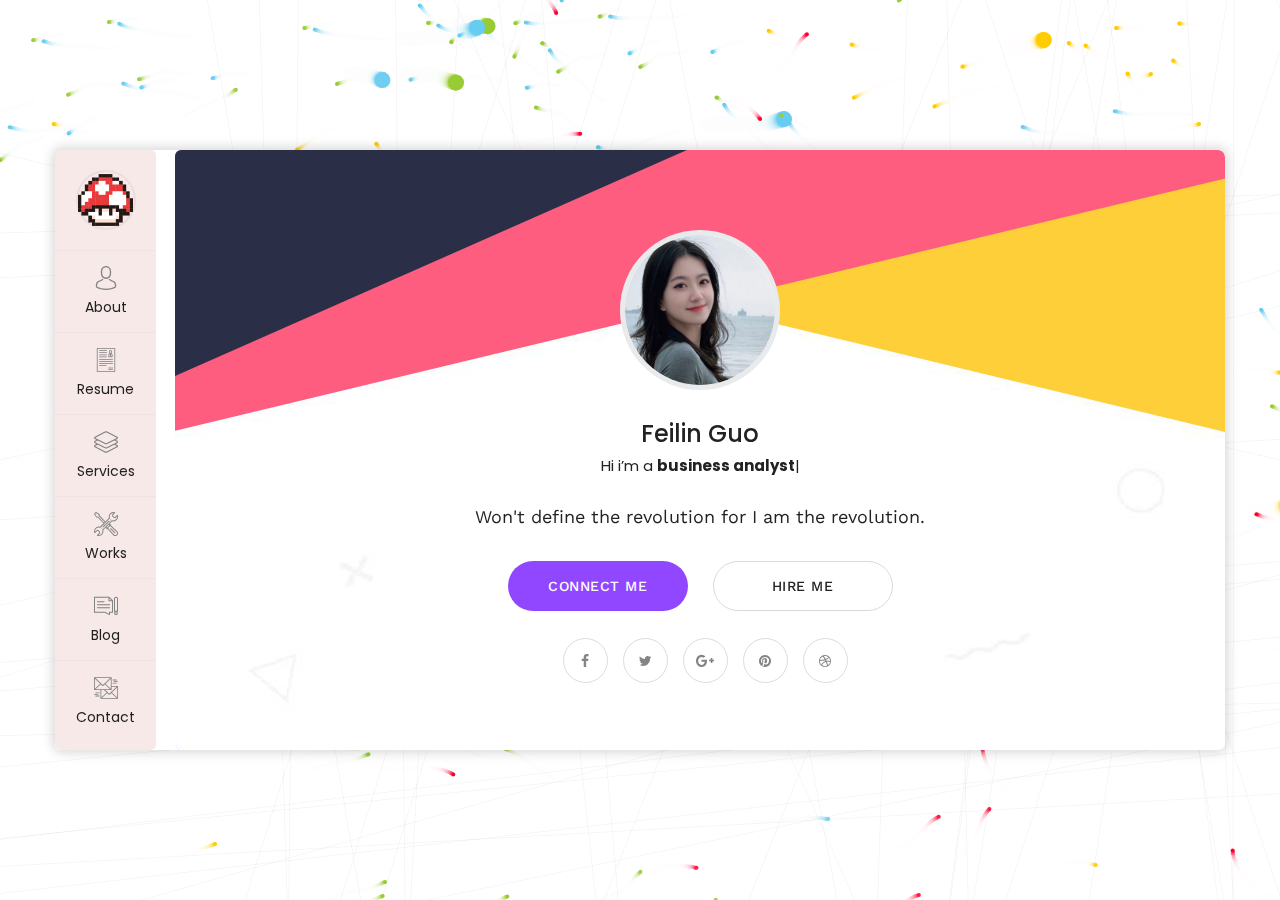
==== commit 65f167d7: "logo" ====
--- a/index.html
+++ b/index.html
@@ -37,7 +37,7 @@
         <div class="container">
             <!--Nav Outer-->
             <div class="nav-outer clearfix">
-                <div class="logo"><a href="index.html"><img src="images/logo.png" alt=""></a></div>
+                <div class="logo"><a href="index.html"><img src="images/favi.png" alt=""></a></div>
                 <!-- Main Menu -->
                 <nav class="main-menu">
                     <div class="navbar-header">
@@ -100,7 +100,7 @@
                     <div class="card-inner-box">
                         <header class="header wow fadeInLeft" data-wow-duration="1.5s">
                             <ul class="main-menu">
-                                <li class="active home"><a class="logo" href="#home"><img src="images/logo.png" alt=""></a></li>
+                                <li class="active home"><a class="logo" href="#home"><img src="images/favi.png" alt=""></a></li>
                                 <li><a href="#about"><i class="flaticon-social"></i>About</a></li>
                                 <li><a href="#resume"><i class="flaticon-curriculum"></i>Resume</a></li>
                                 <li><a href="#services"><i class="flaticon-layers-1"></i>Services</a></li>
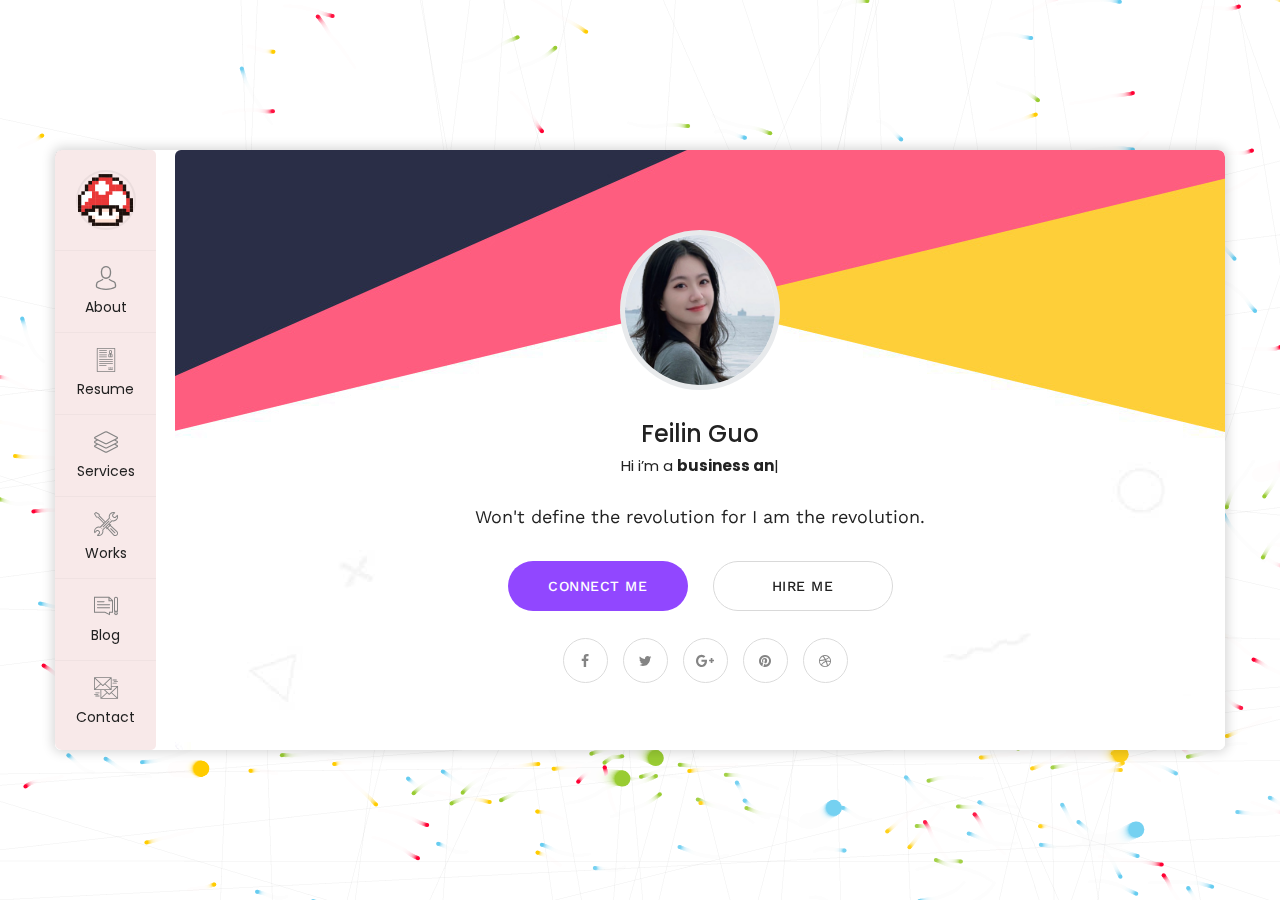
==== commit 1040aaf3: "lg" ====
--- a/index.html
+++ b/index.html
@@ -37,7 +37,7 @@
         <div class="container">
             <!--Nav Outer-->
             <div class="nav-outer clearfix">
-                <div class="logo"><a href="index.html"><img src="images/favi.png" alt=""></a></div>
+                <div class="logo"><a href="index.html"><img src="images/lg.png" alt=""></a></div>
                 <!-- Main Menu -->
                 <nav class="main-menu">
                     <div class="navbar-header">
@@ -100,7 +100,7 @@
                     <div class="card-inner-box">
                         <header class="header wow fadeInLeft" data-wow-duration="1.5s">
                             <ul class="main-menu">
-                                <li class="active home"><a class="logo" href="#home"><img src="images/favi.png" alt=""></a></li>
+                                <li class="active home"><a class="logo" href="#home"><img src="images/lg.png" alt=""></a></li>
                                 <li><a href="#about"><i class="flaticon-social"></i>About</a></li>
                                 <li><a href="#resume"><i class="flaticon-curriculum"></i>Resume</a></li>
                                 <li><a href="#services"><i class="flaticon-layers-1"></i>Services</a></li>
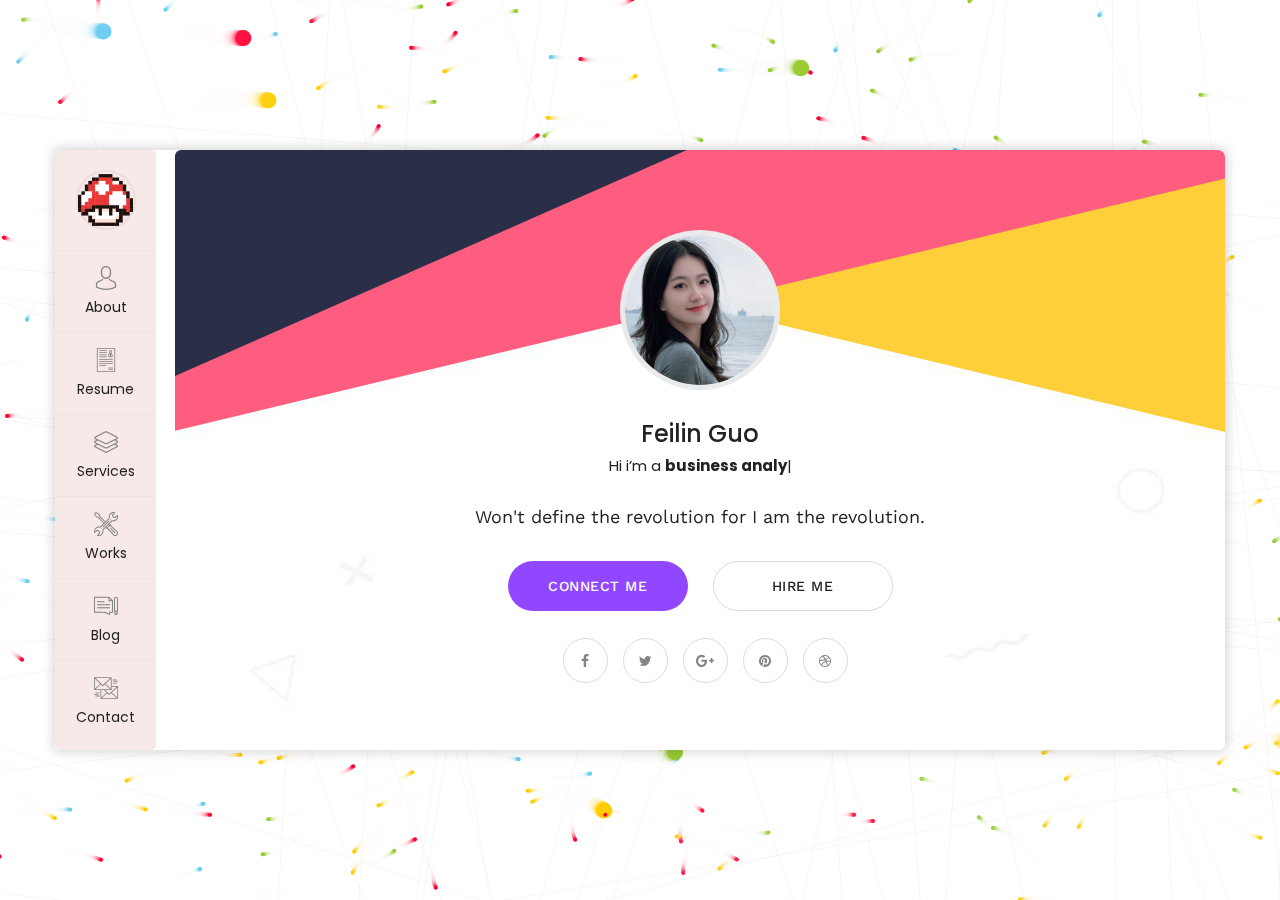
==== commit 681cd581: "px3" ====
--- a/index.html
+++ b/index.html
@@ -173,9 +173,9 @@
                                         <div class="col-md-4">
                                             <h4>Programming Skills</h4>
                                             <div class="text-center">
-                                                <img style="margin: 10px" src="https://cdn.jsdelivr.net/gh/devicons/devicon/icons/python/python-original.svg" alt="Python" height="10">
-                                                <img style="margin: 10px" src="https://cdn.jsdelivr.net/gh/devicons/devicon/icons/r/r-original.svg" alt="R" height="10">
-                                                <img style="margin: 10px" src="https://cdn.jsdelivr.net/gh/devicons/devicon/icons/mysql/mysql-original-wordmark.svg" alt="SQL" height="10">
+                                                <img style="margin: 10px" src="https://cdn.jsdelivr.net/gh/devicons/devicon/icons/python/python-original.svg" alt="Python" height="3">
+                                                <img style="margin: 10px" src="https://cdn.jsdelivr.net/gh/devicons/devicon/icons/r/r-original.svg" alt="R" height="3">
+                                                <img style="margin: 10px" src="https://cdn.jsdelivr.net/gh/devicons/devicon/icons/mysql/mysql-original-wordmark.svg" alt="SQL" height="3">
                                             </div>
                                         </div>
                                     
@@ -183,9 +183,9 @@
                                         <div class="col-md-4">
                                             <h4>Data Visualization Tools</h4>
                                             <div class="text-center">
-                                                <img style="margin: 10px" src="https://upload.wikimedia.org/wikipedia/commons/c/cf/New_Power_BI_Logo.svg" alt="Power BI" height="20">
-                                                <img style="margin: 10px" src="https://cdn.worldvectorlogo.com/logos/tableau-software.svg" alt="Tableau" height="20">
-                                                <img style="margin: 10px" src="https://posthog.com/brand/posthog-logo.svg" alt="PostHog" height="20">
+                                                <img style="margin: 10px" src="https://upload.wikimedia.org/wikipedia/commons/c/cf/New_Power_BI_Logo.svg" alt="Power BI" height="3">
+                                                <img style="margin: 10px" src="https://cdn.worldvectorlogo.com/logos/tableau-software.svg" alt="Tableau" height="3">
+                                                <img style="margin: 10px" src="https://posthog.com/brand/posthog-logo.svg" alt="PostHog" height="3">
                                             </div>
                                         </div>
                                     
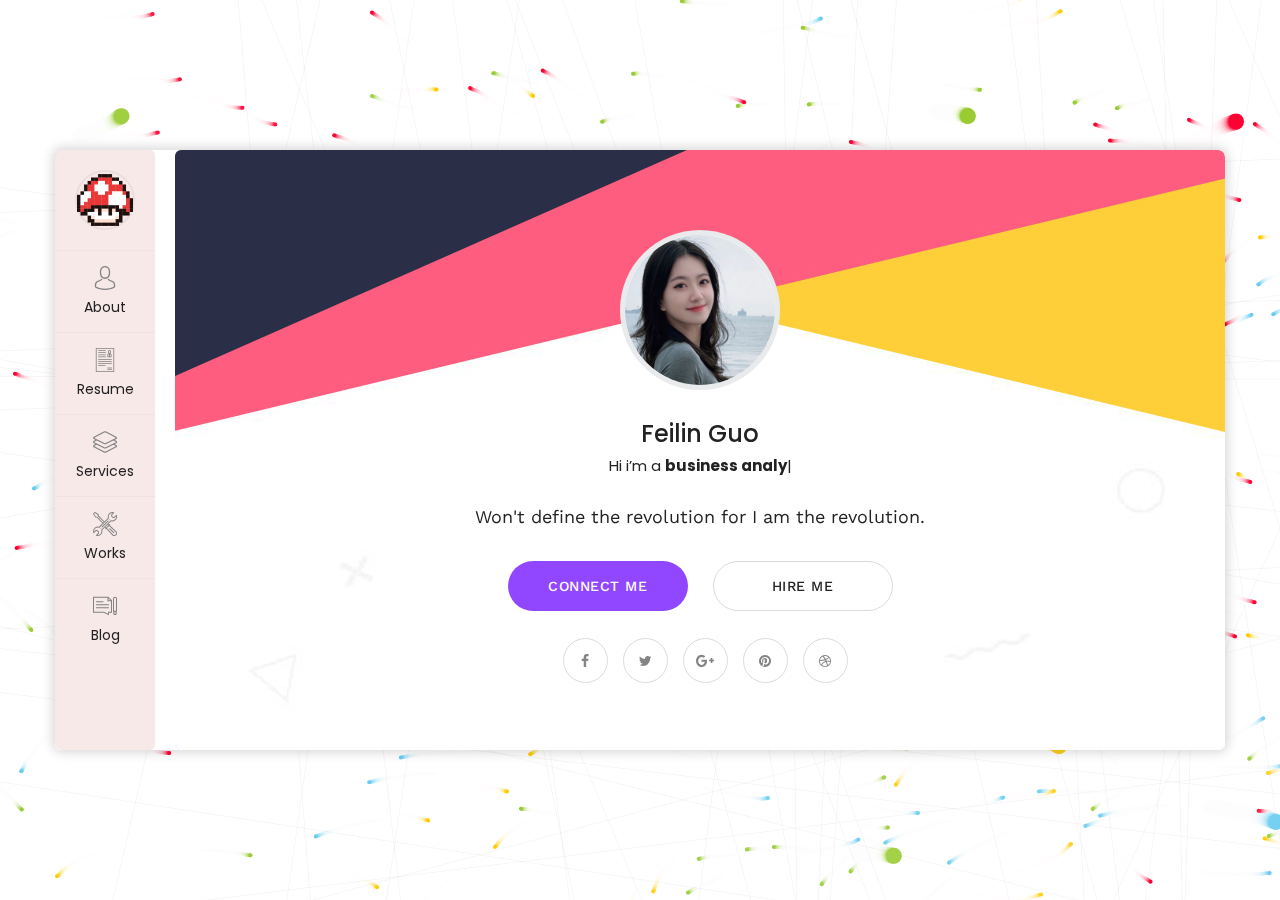
==== commit 4f871c5f: "contactx" ====
--- a/index.html
+++ b/index.html
@@ -58,7 +58,6 @@
                             <li><a href="#services">Services</a></li>
                             <li><a href="#work">Works</a></li>
                             <li><a href="#blog">Blog</a></li>
-                            <li><a href="#contact">Contact</a></li>
 
                          </ul>
                     </div>
@@ -106,7 +105,6 @@
                                 <li><a href="#services"><i class="flaticon-layers-1"></i>Services</a></li>
                                 <li><a href="#work"><i class="flaticon-tools"></i>Works</a></li>
                                 <li><a href="#blog"><i class="flaticon-blog"></i>Blog</a></li>
-                                <li><a href="#contact"><i class="flaticon-send-mail"></i>Contact</a></li>
                             </ul>
                         </header>
 
@@ -495,69 +493,7 @@
                             </div>
                         </div>
                         <!-- end item -->
-                        <!-- card item -->
-                        <div class="card-contact card-item" id="contact" style="background-image:url(images/background/2.jpg)">
-                            <div class="card-inner">
-                                <h3 class="title">Contact</h3>
-                                <h4>Keep In Touch</h4>
-                                <div class="row clearfix">
-                                    <div class="col-md-6">
-                                        <ul class="list-style-two">
-                                            <li><span class="icon flaticon-signs"></span>PO Box 16122 Collins Street <br> West Victoria 8007 Canada </li>
-                                            <li><span class="icon flaticon-note-1"></span>info@cretox.com <br>info@example.com</li>
-                                        </ul>
-                                    </div>
-                                    <div class="col-md-6">
-                                        <div class="map-section">
-                                            <div class="home-google-map">
-                                                <div 
-                                                    class="google-map" 
-                                                    id="contact-google-map" 
-                                                    data-map-lat="40.700843" 
-                                                    data-map-lng="-74.004012" 
-                                                    data-icon-path="images/icons/map-marker.png"
-                                                    data-map-title="Chester"
-                                                    data-map-zoom="11" >
-                                                </div>
-                                            </div>
-                                        </div>
-                                    </div>
-                                </div>
-                                <h4>How Can I Help?</h4>
-                                <!-- Contact Form -->
-                                <div class="contact-form">
-                                    <!--Comment Form-->
-                                    <form method="post" action="sendemail.php" id="contact-form">
-                                        <div class="row clearfix">
-                                            
-                                            <div class="col-md-6 form-group">
-                                                <input type="text" name="username" placeholder="Name" required>
-                                            </div>
-                                            
-                                            <div class="col-md-6 form-group">
-                                                <input type="email" name="email" placeholder="Email" required>
-                                            </div>
-                                            
-                                            <div class="col-md-6 form-group">
-                                                <input type="text" name="subject" placeholder="Subject" required>
-                                            </div>
-
-                                            <div class="col-md-6 form-group">
-                                            </div>
-
-                                            <div class="col-lg-12 col-md-12 form-group">
-                                                <textarea name="message" placeholder="Message"></textarea>
-                                            </div>
-                                            
-                                            <div class="col-lg-12 col-md-12 form-group">
-                                                <button class="theme-btn btn-style-two" type="submit" name="submit-form">Submit Now </button>
-                                            </div>
-                                            
-                                        </div>
-                                    </form>
-                                        
-                                </div>
-                                <!--End Contact Form -->
+                        
                                         
                             </div>
                         </div>
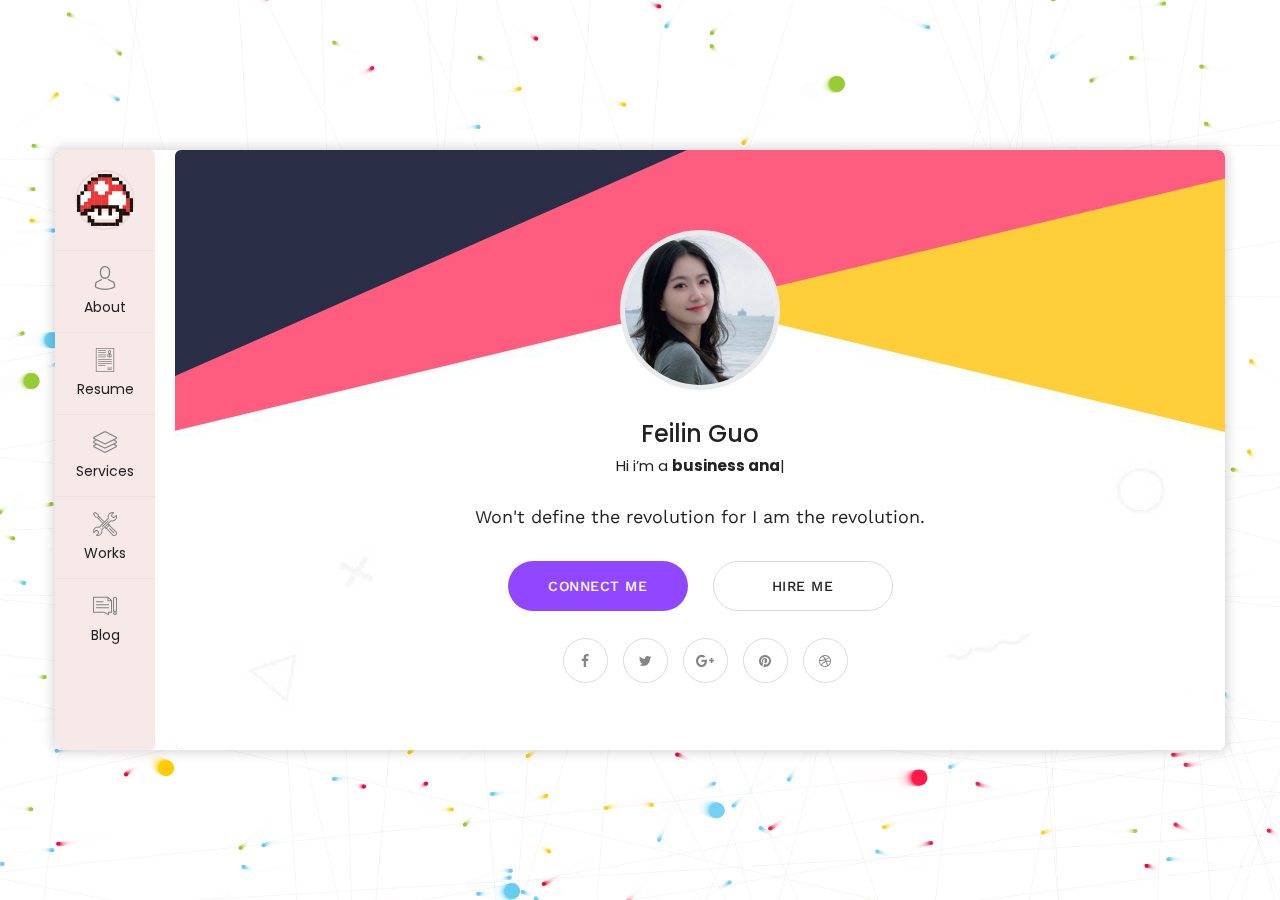
==== commit b293fcbf: "pbiconsmall" ====
--- a/index.html
+++ b/index.html
@@ -171,9 +171,10 @@
                                         <div class="col-md-4">
                                             <h4>Programming Skills</h4>
                                             <div class="text-center">
-                                                <img style="margin: 10px" src="https://cdn.jsdelivr.net/gh/devicons/devicon/icons/python/python-original.svg" alt="Python" height="3">
-                                                <img style="margin: 10px" src="https://cdn.jsdelivr.net/gh/devicons/devicon/icons/r/r-original.svg" alt="R" height="3">
-                                                <img style="margin: 10px" src="https://cdn.jsdelivr.net/gh/devicons/devicon/icons/mysql/mysql-original-wordmark.svg" alt="SQL" height="3">
+                                                <img style="margin: 10px" src="https://cdn.jsdelivr.net/gh/devicons/devicon/icons/python/python-original.svg" alt="Python" height="30">
+                                                <img style="margin: 10px" src="https://cdn.jsdelivr.net/gh/devicons/devicon/icons/r/r-original.svg" alt="R" height="30">
+                                                <img style="margin: 10px" src="https://cdn.jsdelivr.net/gh/devicons/devicon/icons/mysql/mysql-original-wordmark.svg" alt="SQL" height="30">
+                                                
                                             </div>
                                         </div>
                                     
@@ -181,9 +182,9 @@
                                         <div class="col-md-4">
                                             <h4>Data Visualization Tools</h4>
                                             <div class="text-center">
-                                                <img style="margin: 10px" src="https://upload.wikimedia.org/wikipedia/commons/c/cf/New_Power_BI_Logo.svg" alt="Power BI" height="3">
-                                                <img style="margin: 10px" src="https://cdn.worldvectorlogo.com/logos/tableau-software.svg" alt="Tableau" height="3">
-                                                <img style="margin: 10px" src="https://posthog.com/brand/posthog-logo.svg" alt="PostHog" height="3">
+                                                <img style="margin: 10px" src="https://upload.wikimedia.org/wikipedia/commons/c/cf/New_Power_BI_Logo.svg" alt="Power BI" height="1">
+                                                <img style="margin: 10px" src="https://cdn.worldvectorlogo.com/logos/tableau-software.svg" alt="Tableau" height="1">
+                                                <img style="margin: 10px" src="https://posthog.com/brand/posthog-logo.svg" alt="PostHog" height="1">
                                             </div>
                                         </div>
                                     
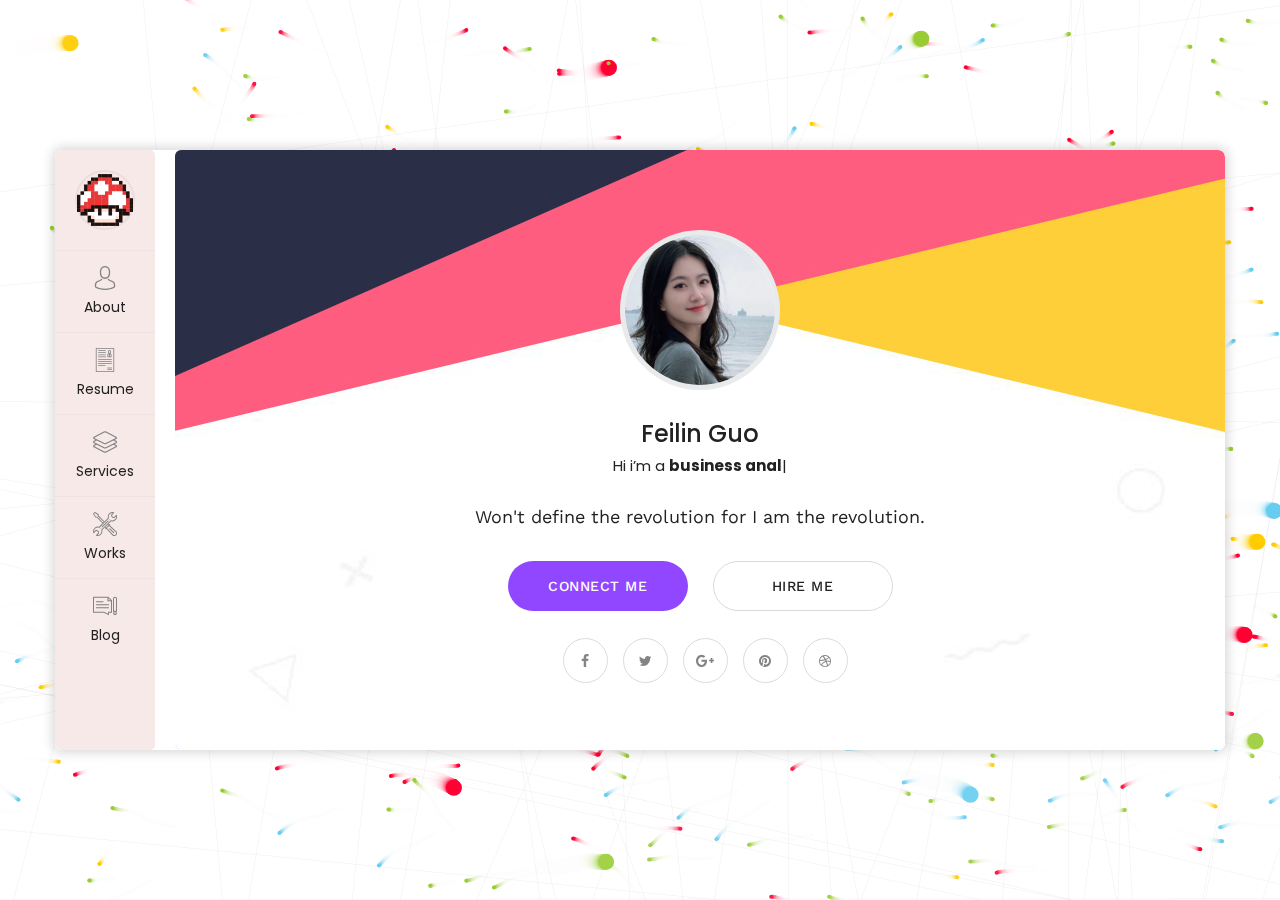
==== commit 2ffc747d: "4png" ====
--- a/index.html
+++ b/index.html
@@ -72,7 +72,7 @@
         <div class="scroll-box">
             <div class="container" data-animation-in="fadeInLeft" data-animation-out="fadeOutLeft">
                 <div class="card-wrapper">
-                    <div class="author-info" style="background-image:url(images/background/3.jpg)">
+                    <div class="author-info" style="background-image:url(images/background/4.png)">
                         <div class="image"><img src="images/resource/user.png" alt=""></div>
                         <div class="author">
                             <h3>Feilin Guo</h3>
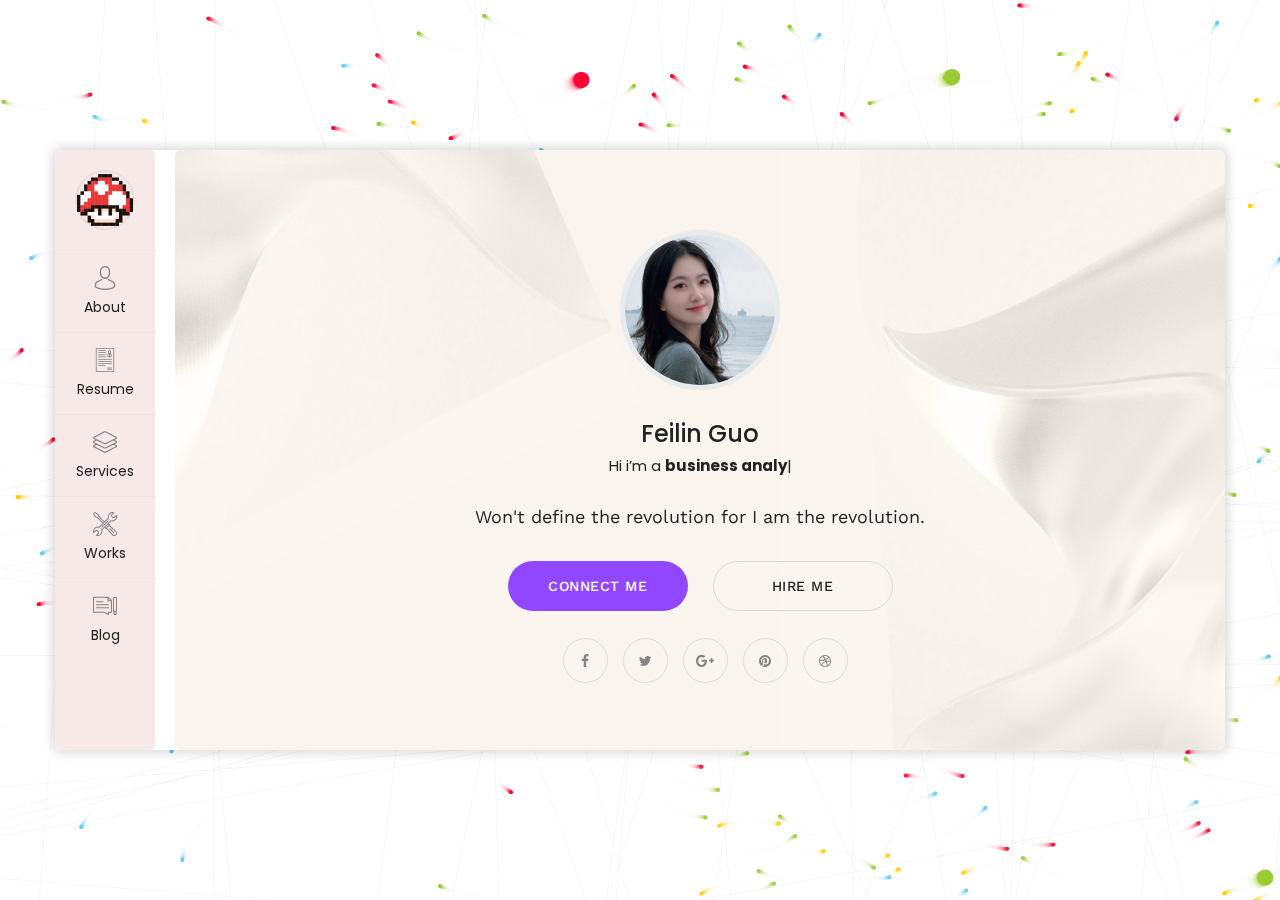
==== commit 6e7ad835: "bgbbg" ====
--- a/index.html
+++ b/index.html
@@ -109,7 +109,7 @@
                         </header>
 
                         <!-- card item -->
-                        <div class="card-home card-item active" id="home" style="background-image:url(images/background/1.jpg)">
+                        <div class="card-home card-item active" id="home" style="background-image:url(images/background/bg.png)">
 
                             <div class="card-inner wow fadeInUp" data-wow-duration="2s">
                                 <div class="image"><img src="images/resource/user.png" alt=""></div>
@@ -143,7 +143,7 @@
                         <!-- end item -->
 
                         <!-- card item -->
-                        <div class="card-about card-item" id="about" style="background-image:url(images/background/2.jpg)">
+                        <div class="card-about card-item" id="about" style="background-image:url(images/background/bbg.png)">
                             <div class="card-inner">
                                 <h4 class="title">About Me</h4>
                                 <div class="text">I'm a graduate student of UIUC. I study Business Analytics.</div>
@@ -204,7 +204,7 @@
                         <!-- end item -->
 
                         <!-- card item -->
-                        <div class="card-resume card-item" id="resume" style="background-image:url(images/background/2.jpg)">
+                        <div class="card-resume card-item" id="resume" style="background-image:url(images/background/bbg.png)">
                             <div class="card-inner">
                                 <h4 class="title">Resume</h4>
                                 <div class="row clearfix">
@@ -281,7 +281,7 @@
                         </div>
                         <!-- end item -->
                         <!-- card item -->
-                        <div class="card-services card-item" id="services" style="background-image:url(images/background/2.jpg)">
+                        <div class="card-services card-item" id="services" style="background-image:url(images/background/bbg.png)">
                             <div class="card-inner">
                                 <h4 class="title">Services</h4>
                                 <div class="row">
@@ -332,7 +332,7 @@
                         </div>
                         <!-- end item -->
                         <!-- card item -->
-                        <div class="card-projects card-item" id="work" style="background-image:url(images/background/2.jpg)">
+                        <div class="card-projects card-item" id="work" style="background-image:url(images/background/bbg.png)">
                             <div class="card-inner">
                                 <h4 class="title">Works</h4>
                                 <div class="row">
@@ -437,7 +437,7 @@
                         </div>
                         <!-- end item -->
                         <!-- card item -->
-                        <div class="card-blog card-item" id="blog" style="background-image:url(images/background/2.jpg)">
+                        <div class="card-blog card-item" id="blog" style="background-image:url(images/background/bbg.png)">
                             <div class="card-inner">
                                 <h4 class="title">Blog</h4>
                                 <div class="news-block">
